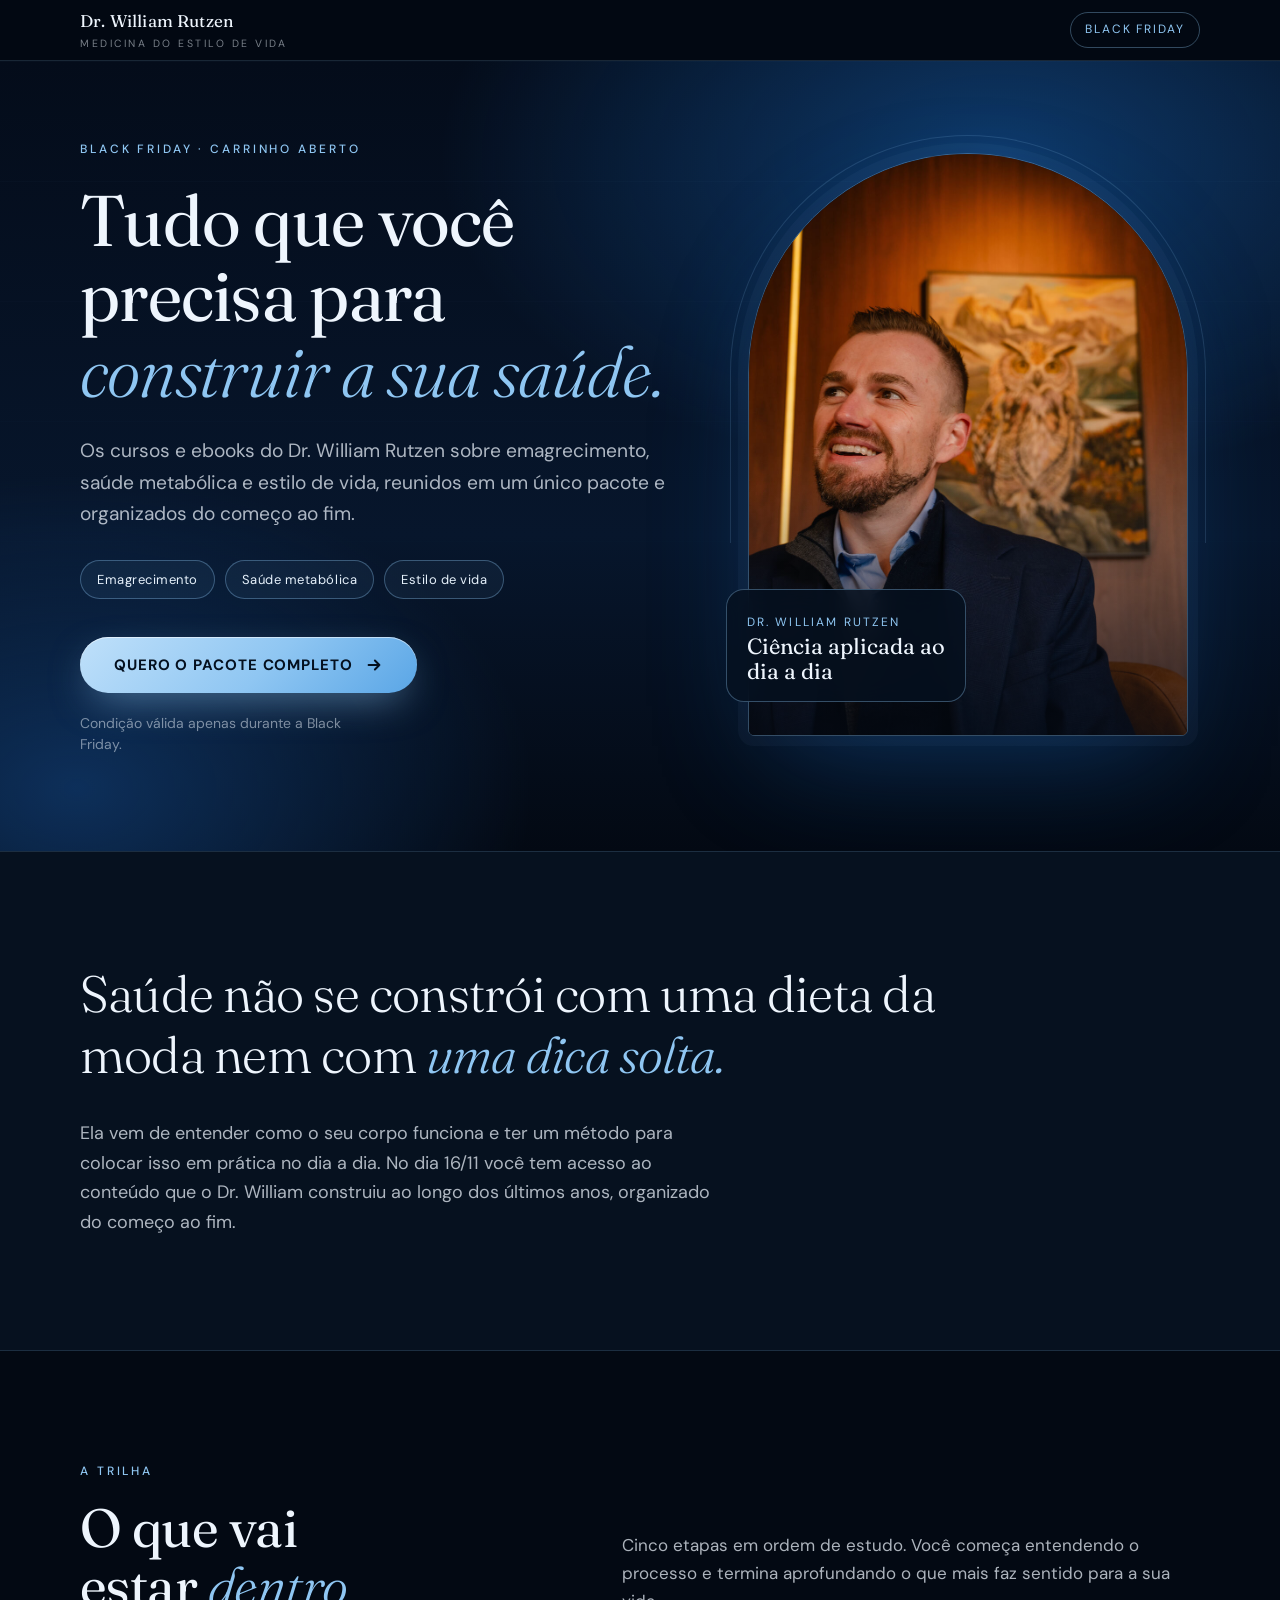
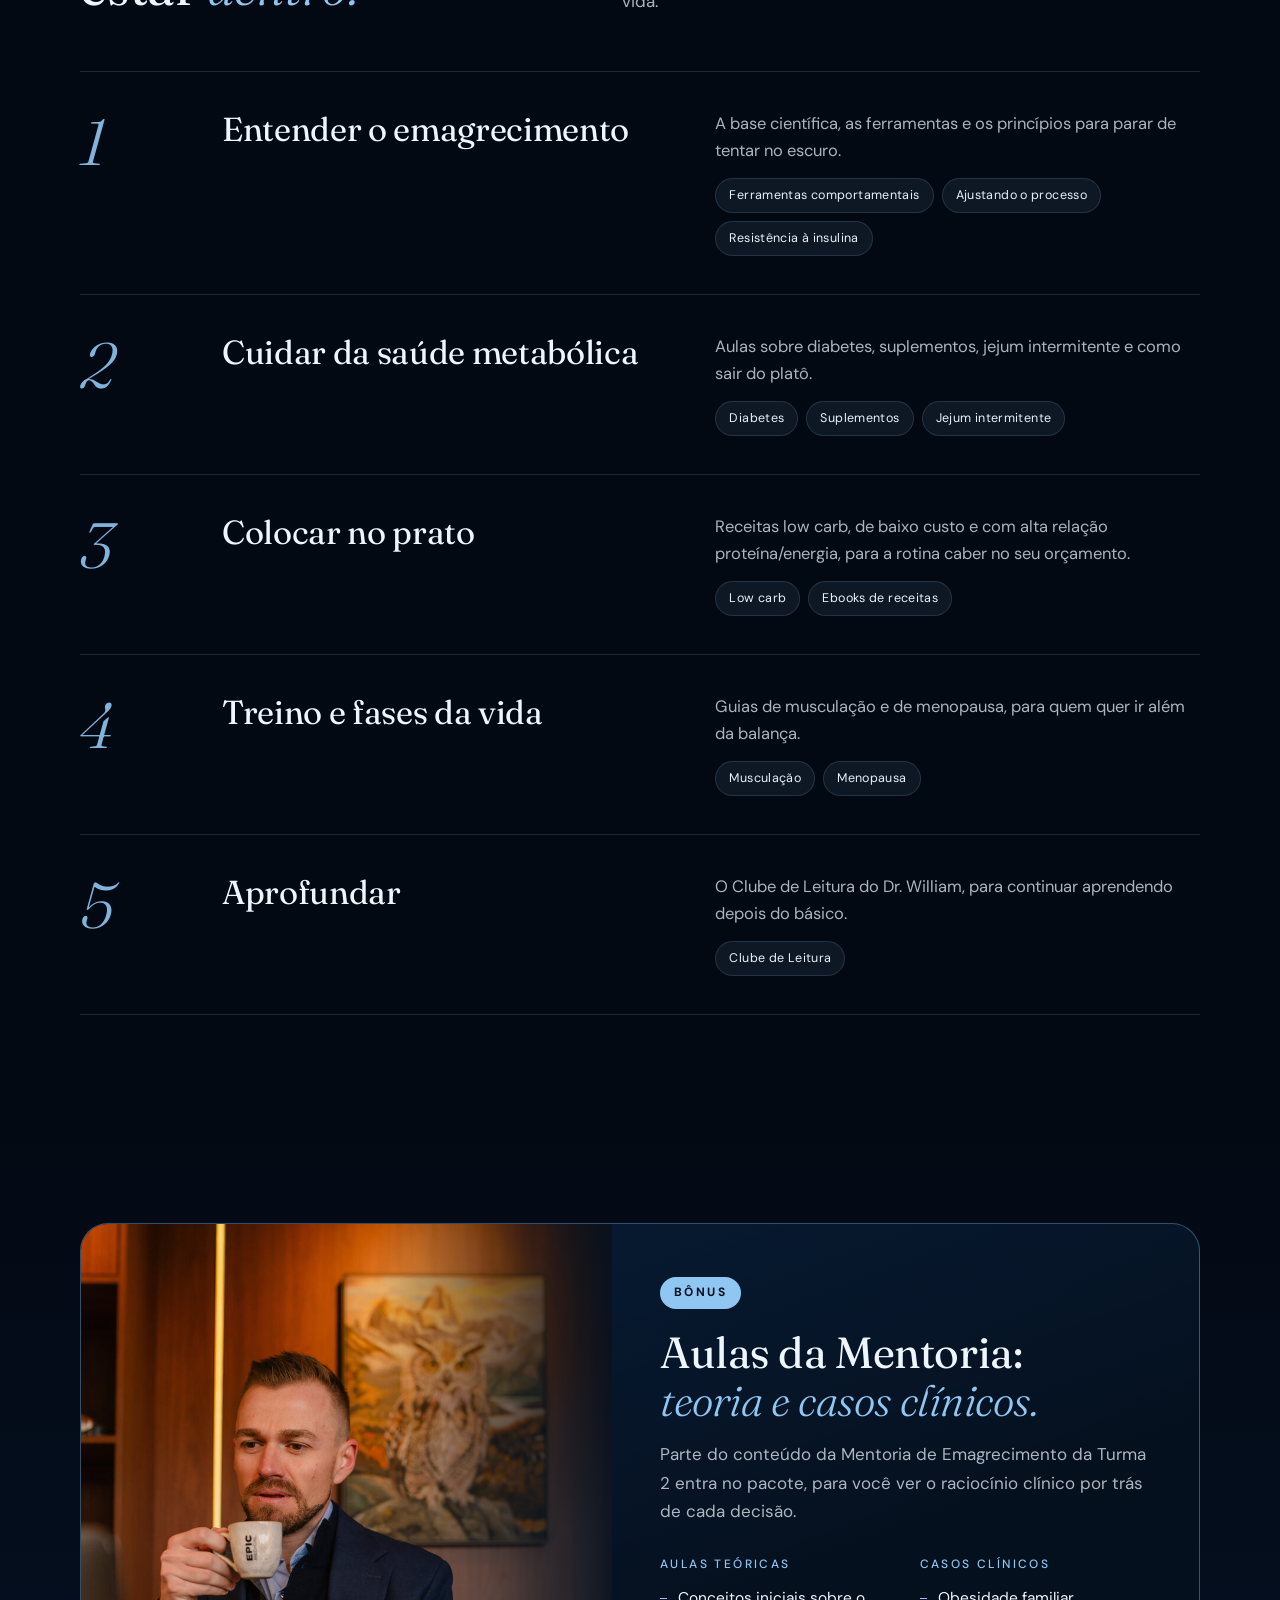
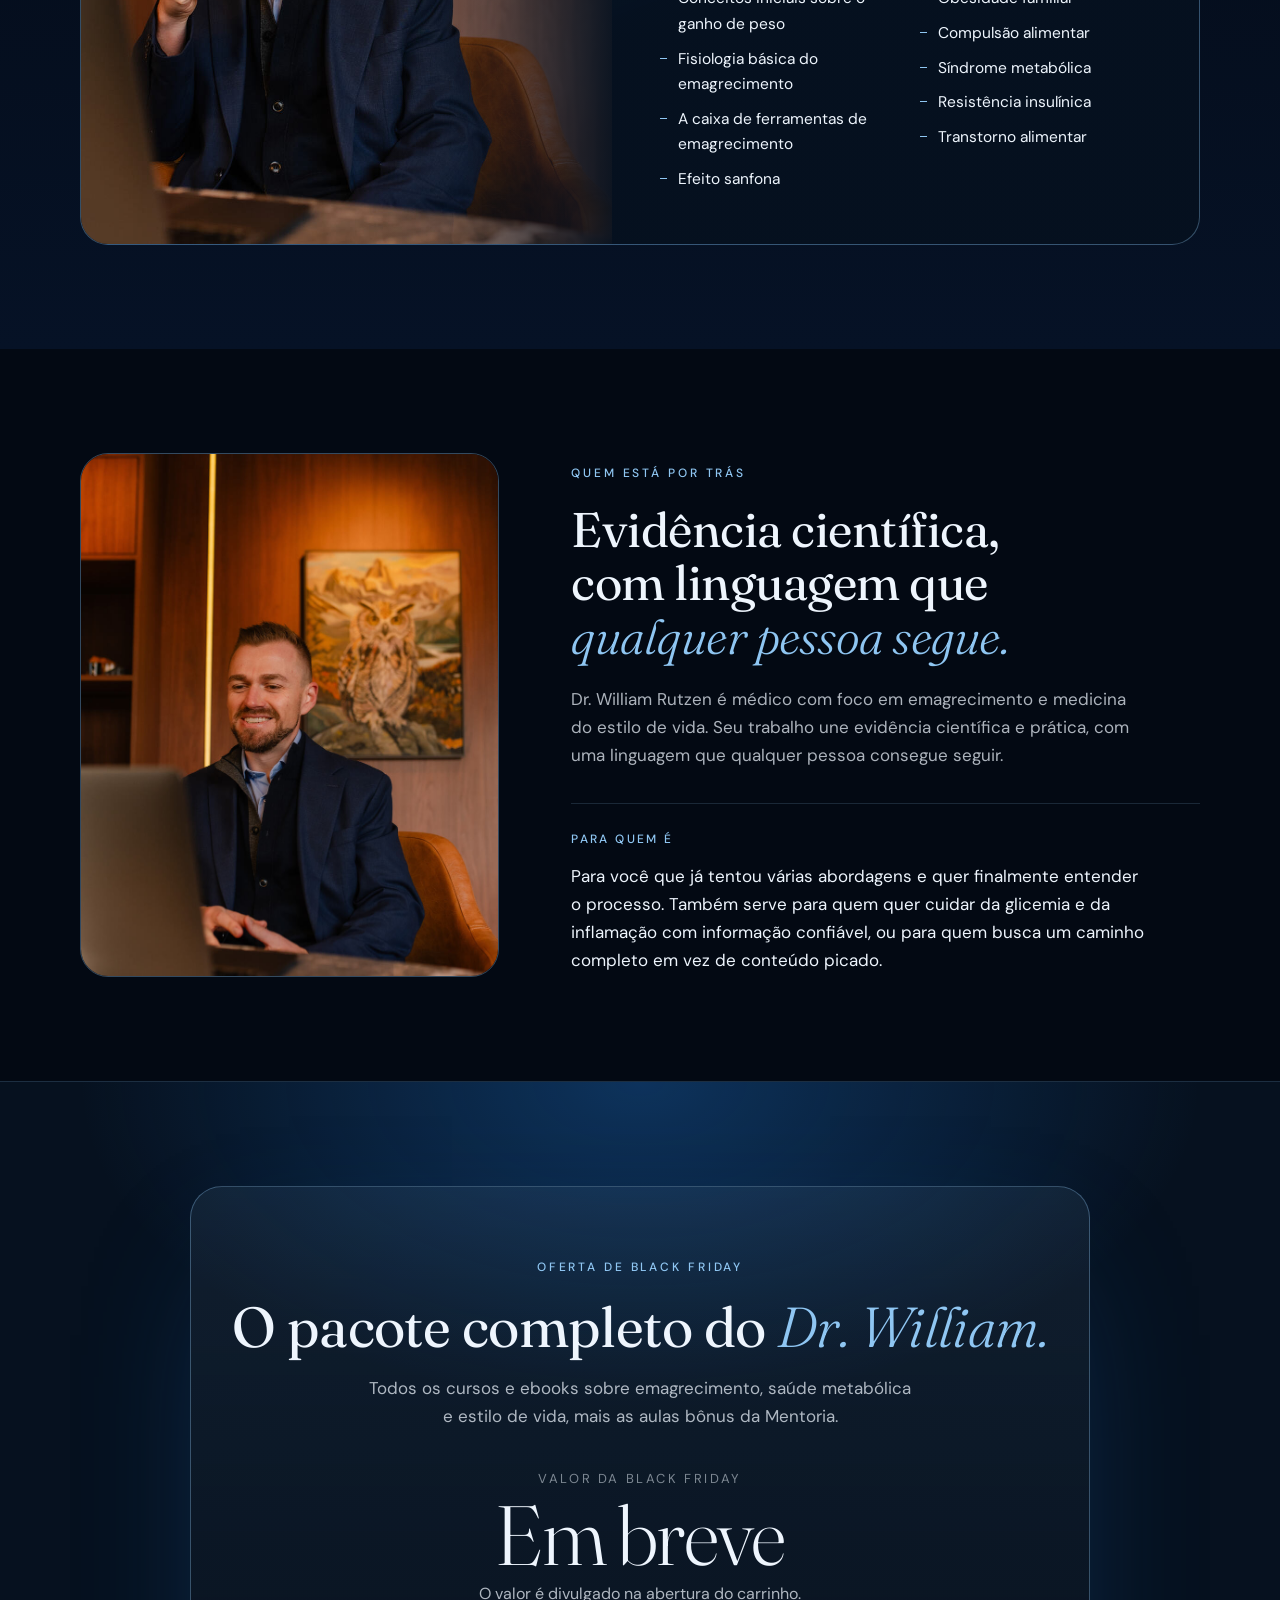
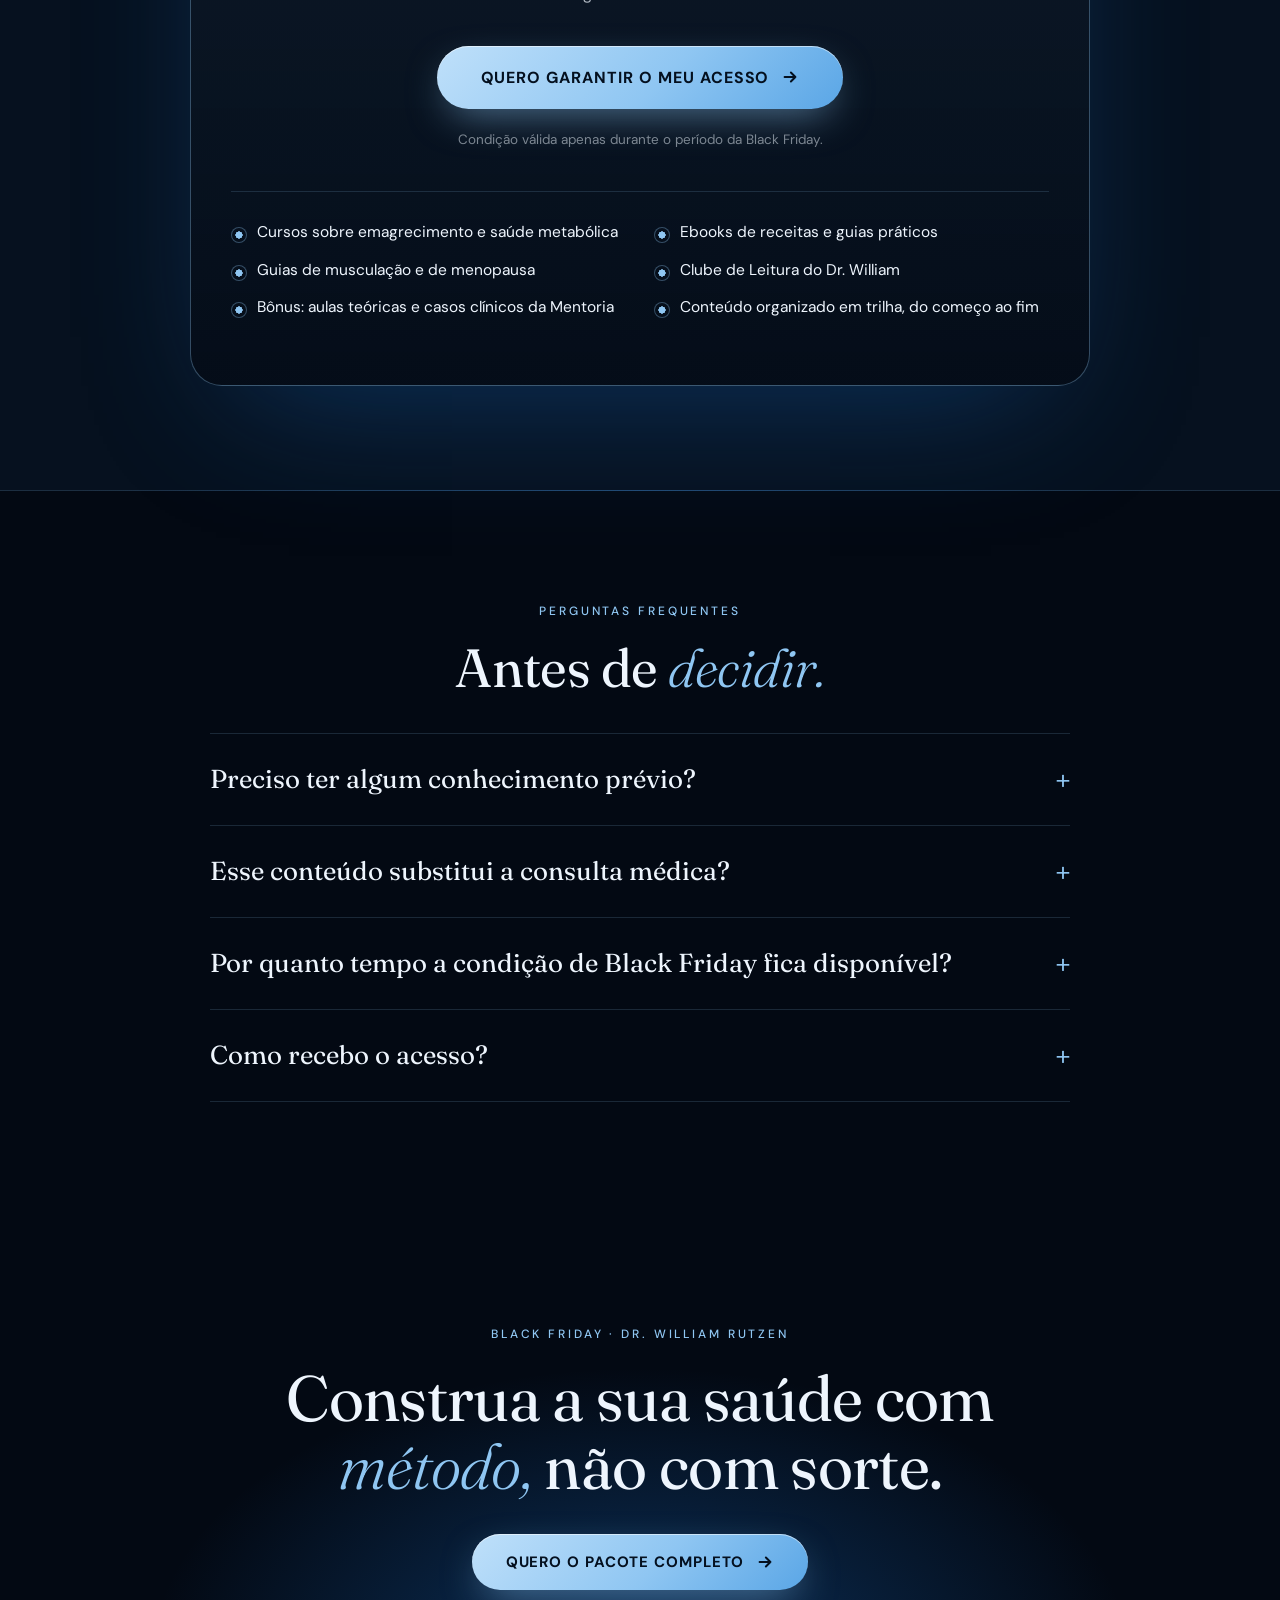
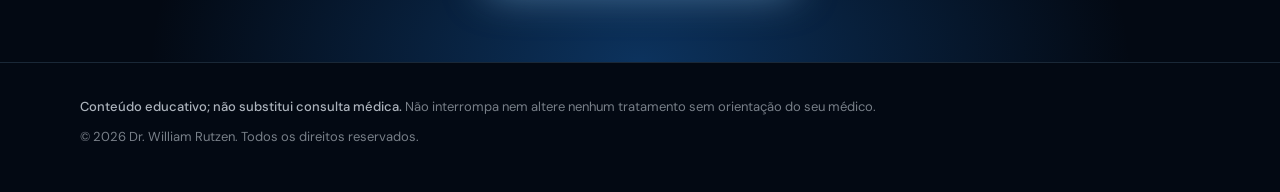
==== blackfriday/oferta/index.html @ 4f8df8e9 "Adiciona página de vendas da Black Friday em /blackfriday/oferta Co-Authored-By: Claude Opus 5.5 <no" ====
<!doctype html>
<html lang="pt-BR">
<head>
<meta charset="utf-8">
<meta name="viewport" content="width=device-width,initial-scale=1,viewport-fit=cover">
<title>Black Friday Dr. William Rutzen</title>
<link rel="preconnect" href="https://fonts.googleapis.com">
<link rel="preconnect" href="https://fonts.gstatic.com" crossorigin>
<link rel="stylesheet" href="https://fonts.googleapis.com/css2?family=DM+Sans:opsz,wght@9..40,400;9..40,500;9..40,700&family=Fraunces:ital,opsz,wght@0,9..144,300;0,9..144,400;0,9..144,600;1,9..144,300;1,9..144,400&display=swap">
<style>
/* Layout: dark editorial sales page. Asymmetric hero with an arched portrait, hairline-ruled sections, one large numbered trail (the course path is a real sequence), a split offer panel. Identity: the blue of the capture page, pushed to ink-navy and sky-blue light. Single dark look by choice. */
:root{
  --ink:#030913;
  --ink-2:#06111f;
  --navy:#0a2342;
  --navy-2:#0e3361;
  --blue:#1765b8;
  --blue-2:#11519a;
  --sky:#8fc6f2;
  --mist:#e6f1fb;
  --text:#eef5fd;
  --text-soft:rgba(238,245,253,.72);
  --text-faint:rgba(238,245,253,.5);
  --line:rgba(143,198,242,.16);
  --line-strong:rgba(143,198,242,.34);
  --glow:rgba(23,101,184,.45);
  --display:"Fraunces",Georgia,"Times New Roman",serif;
  --sans:"DM Sans",system-ui,-apple-system,"Segoe UI",sans-serif;
  --gutter:max(20px,env(safe-area-inset-left,0px));
  --gutter-r:max(20px,env(safe-area-inset-right,0px));
  color-scheme:dark;
}
*{box-sizing:border-box}
html{scroll-behavior:smooth}
body{margin:0;background:var(--ink);color:var(--text);font-family:var(--sans);font-size:17px;line-height:1.65;-webkit-font-smoothing:antialiased;overflow-x:hidden}
img{max-width:100%;display:block}
a{color:inherit}
.wrap{width:100%;max-width:1160px;margin:0 auto;padding-left:var(--gutter);padding-right:var(--gutter-r)}
h1,h2,h3{font-family:var(--display);font-weight:400;margin:0;text-wrap:balance;letter-spacing:-.01em}
p{margin:0}
.eyebrow{font-size:12px;letter-spacing:.24em;text-transform:uppercase;color:var(--sky);font-weight:500}
em{font-style:italic;color:var(--sky);font-weight:300}

/* top bar */
.bar{border-bottom:1px solid var(--line);background:rgba(3,9,19,.82);backdrop-filter:blur(10px);position:sticky;top:env(safe-area-inset-top,0px);z-index:20}
.bar .wrap{display:flex;align-items:center;justify-content:space-between;gap:16px;min-height:60px}
.brand{font-family:var(--display);font-size:17px;letter-spacing:.01em;white-space:nowrap}
.brand small{display:block;font-family:var(--sans);font-size:10.5px;letter-spacing:.24em;text-transform:uppercase;color:var(--text-faint)}
.bar .tag{font-size:12px;letter-spacing:.16em;text-transform:uppercase;color:var(--sky);border:1px solid var(--line-strong);border-radius:99px;padding:7px 14px;white-space:nowrap}

/* buttons */
.btn{display:inline-flex;align-items:center;justify-content:center;gap:12px;font:700 15px/1.2 var(--sans);letter-spacing:.06em;text-transform:uppercase;text-decoration:none;border:0;border-radius:99px;padding:19px 34px;cursor:pointer;transition:transform .2s ease,box-shadow .2s ease}
.btn-primary{color:#04101f;background:linear-gradient(135deg,#bfe0fa 0%,#8fc6f2 55%,#5aa6e6 100%);box-shadow:0 14px 40px -12px rgba(143,198,242,.6),inset 0 1px 0 rgba(255,255,255,.55)}
.btn-primary:hover{transform:translateY(-2px);box-shadow:0 20px 48px -12px rgba(143,198,242,.75),inset 0 1px 0 rgba(255,255,255,.55)}
.btn-primary:focus-visible,.btn-ghost:focus-visible{outline:3px solid #fff;outline-offset:3px}
.btn-primary svg{width:18px;height:18px}
.btn-ghost{color:var(--text);background:transparent;border:1px solid var(--line-strong)}
.btn-ghost:hover{background:rgba(143,198,242,.08)}

/* hero */
.hero{position:relative;overflow:hidden;padding-block:72px 96px;background:
  radial-gradient(900px 520px at 78% 12%,rgba(23,101,184,.5),transparent 62%),
  radial-gradient(700px 480px at 6% 92%,rgba(14,51,97,.9),transparent 65%),
  linear-gradient(180deg,#040c1a 0%,#07162c 60%,var(--ink) 100%)}
.hero::after{content:"";position:absolute;inset:0;background-image:linear-gradient(var(--line) 1px,transparent 1px);background-size:100% 120px;opacity:.14;pointer-events:none;mask-image:linear-gradient(180deg,#000,transparent 85%);-webkit-mask-image:linear-gradient(180deg,#000,transparent 85%)}
.hero-grid{position:relative;z-index:1;display:grid;grid-template-columns:minmax(0,1.12fr) minmax(0,.88fr);gap:64px;align-items:center}
.hero h1{font-size:clamp(40px,5.6vw,76px);line-height:1.05;margin:22px 0 26px}
.hero .lead{font-size:clamp(17px,1.5vw,20px);color:var(--text-soft);max-width:34em}
.themes{display:flex;flex-wrap:wrap;gap:10px;margin:30px 0 38px;padding:0;list-style:none}
.themes li{font-size:13px;letter-spacing:.04em;color:var(--mist);border:1px solid var(--line-strong);border-radius:99px;padding:8px 16px;background:rgba(143,198,242,.06)}
.cta-row{display:flex;flex-wrap:wrap;align-items:center;gap:20px 28px}
.cta-note{font-size:14px;color:var(--text-faint);max-width:21em;line-height:1.5}
.portrait{position:relative;justify-self:center;width:100%;max-width:440px}
.portrait .arch{position:relative;aspect-ratio:4/5.3;border-radius:999px 999px 28px 28px;overflow:hidden;border:1px solid var(--line-strong);box-shadow:0 40px 120px -30px var(--glow),0 0 0 10px rgba(143,198,242,.04)}
.portrait img{width:100%;height:100%;object-fit:cover;object-position:50% 28%}
.portrait .arch::after{content:"";position:absolute;inset:0;background:linear-gradient(180deg,transparent 55%,rgba(3,9,19,.7))}
.portrait .ring{position:absolute;inset:-18px -18px auto -18px;height:70%;border:1px solid var(--line);border-radius:999px 999px 0 0;border-bottom:0;pointer-events:none}
.badge{position:absolute;left:-22px;bottom:34px;z-index:2;background:rgba(6,17,31,.82);backdrop-filter:blur(12px);border:1px solid var(--line-strong);border-radius:18px;padding:16px 20px;max-width:240px}
.badge b{display:block;font-family:var(--display);font-weight:400;font-size:22px;line-height:1.15}
.badge span{font-size:12px;letter-spacing:.18em;text-transform:uppercase;color:var(--sky)}

/* generic section */
section{padding-block:104px}
.sec-head{display:grid;grid-template-columns:minmax(0,.9fr) minmax(0,1.1fr);gap:56px;align-items:end;margin-bottom:56px}
.sec-head h2{font-size:clamp(32px,4.2vw,56px);line-height:1.08}
.sec-head p{color:var(--text-soft);max-width:34em;justify-self:end}
hr.rule{border:0;border-top:1px solid var(--line);margin:0}

/* manifesto */
.manifesto{background:var(--ink-2);border-block:1px solid var(--line);padding-block:112px}
.manifesto blockquote{margin:0;max-width:980px}
.manifesto q{display:block;quotes:none;font-family:var(--display);font-weight:300;font-size:clamp(28px,4vw,52px);line-height:1.18;letter-spacing:-.015em}
.manifesto q em{font-style:italic}
.manifesto cite{display:block;margin-top:34px;font-style:normal;font-size:18px;color:var(--text-soft);max-width:36em}

/* trail */
.trail{list-style:none;margin:0;padding:0;border-top:1px solid var(--line)}
.step{display:grid;grid-template-columns:110px minmax(0,1fr) minmax(0,1.05fr);gap:32px;padding:38px 0;border-bottom:1px solid var(--line);align-items:start;transition:background .25s}
.step:hover{background:linear-gradient(90deg,rgba(23,101,184,.14),transparent 70%)}
.step .n{font-family:var(--display);font-weight:300;font-style:italic;font-size:64px;line-height:1;color:var(--sky);opacity:.9}
.step h3{font-size:clamp(24px,2.6vw,34px);line-height:1.15}
.step p{color:var(--text-soft);font-size:16.5px}
.chips{display:flex;flex-wrap:wrap;gap:8px;margin-top:14px;padding:0;list-style:none}
.chips li{font-size:12.5px;letter-spacing:.03em;color:var(--mist);background:rgba(143,198,242,.08);border:1px solid var(--line);border-radius:99px;padding:6px 13px}

/* bonus */
.bonus{background:linear-gradient(180deg,var(--ink) 0%,#061226 100%)}
.bonus-grid{display:grid;grid-template-columns:minmax(0,.95fr) minmax(0,1.05fr);gap:0;border:1px solid var(--line-strong);border-radius:28px;overflow:hidden;background:linear-gradient(160deg,rgba(23,101,184,.22),rgba(6,17,31,.9) 60%)}
.bonus-img{position:relative;min-height:420px}
.bonus-img img{position:absolute;inset:0;width:100%;height:100%;object-fit:cover;object-position:50% 30%}
.bonus-img::after{content:"";position:absolute;inset:0;background:linear-gradient(90deg,transparent 55%,rgba(6,17,31,.95))}
.bonus-body{padding:52px 48px}
.bonus-body .tagline{display:inline-block;font-size:12px;letter-spacing:.2em;text-transform:uppercase;color:#04101f;background:var(--sky);border-radius:99px;padding:6px 14px;font-weight:700}
.bonus-body h2{font-size:clamp(28px,3.4vw,44px);line-height:1.1;margin:20px 0 16px}
.bonus-body p{color:var(--text-soft)}
.bonus-cols{display:grid;grid-template-columns:1fr 1fr;gap:28px;margin-top:30px}
.bonus-cols h3{font-family:var(--sans);font-size:12px;letter-spacing:.2em;text-transform:uppercase;color:var(--sky);font-weight:500;margin-bottom:12px}
.bonus-cols ul{margin:0;padding:0;list-style:none;display:grid;gap:9px;font-size:15.5px;color:var(--text)}
.bonus-cols li{padding-left:18px;position:relative}
.bonus-cols li::before{content:"";position:absolute;left:0;top:.72em;width:7px;height:1px;background:var(--sky)}

/* about */
.about-grid{display:grid;grid-template-columns:minmax(0,.8fr) minmax(0,1.2fr);gap:72px;align-items:center}
.about-img{position:relative;border-radius:28px;overflow:hidden;aspect-ratio:4/5;border:1px solid var(--line-strong)}
.about-img img{width:100%;height:100%;object-fit:cover;object-position:50% 25%}
.about-body h2{font-size:clamp(30px,3.8vw,50px);line-height:1.1;margin:18px 0 22px}
.about-body p{color:var(--text-soft);max-width:34em}
.fit{margin:34px 0 0;padding:26px 0 0;border-top:1px solid var(--line)}
.fit h3{font-family:var(--sans);font-size:12px;letter-spacing:.2em;text-transform:uppercase;color:var(--sky);font-weight:500;margin-bottom:12px}
.fit p{color:var(--text)}

/* offer */
.offer{background:radial-gradient(800px 460px at 50% 0%,rgba(23,101,184,.4),transparent 70%),var(--ink-2);border-block:1px solid var(--line)}
.offer-card{max-width:900px;margin:0 auto;text-align:center;border:1px solid var(--line-strong);border-radius:32px;padding:64px 40px;background:linear-gradient(180deg,rgba(143,198,242,.08),rgba(3,9,19,.5));box-shadow:0 50px 140px -50px var(--glow)}
.offer-card h2{font-size:clamp(32px,4.4vw,58px);line-height:1.07;margin:18px 0 16px}
.offer-card .sub{color:var(--text-soft);max-width:32em;margin:0 auto}
.price{margin:38px auto 8px;display:grid;gap:4px;justify-items:center}
.price .from{font-size:13px;letter-spacing:.2em;text-transform:uppercase;color:var(--text-faint)}
.price .big{font-family:var(--display);font-size:clamp(44px,7vw,84px);line-height:1;font-weight:300;letter-spacing:-.02em}
.price .big small{font-size:.38em;vertical-align:.8em;letter-spacing:0;color:var(--sky)}
.price .cash{font-size:16px;color:var(--text-soft)}
.offer-card .btn{margin-top:30px;padding:22px 44px;font-size:16px}
.offer-card .fine{margin-top:20px;font-size:13.5px;color:var(--text-faint)}
.included{list-style:none;margin:40px 0 0;padding:28px 0 0;border-top:1px solid var(--line);display:grid;grid-template-columns:repeat(2,minmax(0,1fr));gap:12px 28px;text-align:left;font-size:15.5px}
.included li{padding-left:26px;position:relative}
.included li::before{content:"";position:absolute;left:0;top:.45em;width:14px;height:14px;border-radius:50%;background:radial-gradient(circle,var(--sky) 0 35%,transparent 38%);border:1px solid var(--line-strong)}

/* faq */
.faq{max-width:860px;margin:0 auto}
details{border-bottom:1px solid var(--line);padding:6px 0}
details:first-of-type{border-top:1px solid var(--line)}
summary{cursor:pointer;list-style:none;display:flex;justify-content:space-between;gap:20px;align-items:center;padding:22px 0;font-family:var(--display);font-size:clamp(20px,2.2vw,26px);line-height:1.25}
summary::-webkit-details-marker{display:none}
summary::after{content:"+";font-family:var(--sans);font-size:28px;font-weight:300;color:var(--sky);transition:transform .25s;flex:none}
details[open] summary::after{transform:rotate(45deg)}
details p{color:var(--text-soft);padding:0 0 24px;max-width:46em}
summary:focus-visible{outline:2px solid var(--sky);outline-offset:4px}

/* final */
.final{text-align:center;padding-block:112px 72px;background:radial-gradient(700px 420px at 50% 100%,rgba(23,101,184,.45),transparent 70%),var(--ink)}
.final h2{font-size:clamp(34px,5vw,66px);line-height:1.06;max-width:15em;margin:18px auto 34px}
footer{border-top:1px solid var(--line);padding-block:34px 44px;font-size:13px;color:var(--text-faint);line-height:1.6}
footer .wrap{display:grid;gap:10px}
footer b{color:var(--text-soft);font-weight:500}

/* motion */
@media (prefers-reduced-motion:reduce){html{scroll-behavior:auto}.btn{transition:none}}

@media (max-width:900px){
  section{padding-block:72px}
  .hero{padding-block:44px 72px}
  .hero-grid,.sec-head,.about-grid,.bonus-grid{grid-template-columns:minmax(0,1fr);gap:40px}
  .portrait{max-width:340px;order:-1}
  .badge{left:8px;bottom:22px;max-width:200px;padding:13px 16px}
  .badge b{font-size:19px}
  .sec-head p{justify-self:start}
  .step{grid-template-columns:64px minmax(0,1fr);gap:8px 18px;padding:30px 0}
  .step .n{font-size:44px;grid-row:span 2}
  .step>div:last-child{grid-column:2}
  .bonus-img{min-height:300px}
  .bonus-img::after{background:linear-gradient(180deg,transparent 50%,rgba(6,17,31,.95))}
  .bonus-body{padding:36px 24px}
  .bonus-cols{grid-template-columns:1fr}
  .offer-card{padding:44px 22px;border-radius:26px}
  .included{grid-template-columns:1fr}
  .manifesto{padding-block:80px}
  .bar .tag{display:none}
  .cta-row .btn{width:100%}
}
@media (max-width:420px){.btn{padding:18px 22px;font-size:14px}.hero h1{font-size:38px}}
</style>

</head>
<body>
<header class="bar">
  <div class="wrap">
    <div class="brand">Dr. William Rutzen<small>Medicina do estilo de vida</small></div>
    <span class="tag">Black Friday</span>
  </div>
</header>

<main>
<div class="hero">
  <div class="wrap hero-grid">
    <div>
      <span class="eyebrow">Black Friday · carrinho aberto</span>
      <h1>Tudo que você precisa para <em>construir a sua saúde.</em></h1>
      <p class="lead">Os cursos e ebooks do Dr. William Rutzen sobre emagrecimento, saúde metabólica e estilo de vida, reunidos em um único pacote e organizados do começo ao fim.</p>
      <ul class="themes">
        <li>Emagrecimento</li><li>Saúde metabólica</li><li>Estilo de vida</li>
      </ul>
      <div class="cta-row">
        <a class="btn btn-primary" href="#oferta" data-checkout>Quero o pacote completo
          <svg viewBox="0 0 20 20" fill="none" stroke="currentColor" stroke-width="2.2" stroke-linecap="round" stroke-linejoin="round" aria-hidden="true"><path d="M4 10h12M11 5l5 5-5 5"/></svg>
        </a>
        <p class="cta-note">Condição válida apenas durante a Black Friday.</p>
      </div>
    </div>
    <div class="portrait">
      <div class="ring"></div>
      <div class="arch"><img src="/blackfriday/oferta/img/hero.jpg" alt="Dr. William Rutzen sorrindo, em seu consultório" width="1000" height="1488"></div>
      <div class="badge"><span>Dr. William Rutzen</span><b>Ciência aplicada ao dia a dia</b></div>
    </div>
  </div>
</div>

<div class="manifesto">
  <div class="wrap">
    <blockquote class="rv">
      <q>Saúde não se constrói com uma dieta da moda nem com <em>uma dica solta.</em></q>
      <cite>Ela vem de entender como o seu corpo funciona e ter um método para colocar isso em prática no dia a dia. No dia 16/11 você tem acesso ao conteúdo que o Dr. William construiu ao longo dos últimos anos, organizado do começo ao fim.</cite>
    </blockquote>
  </div>
</div>

<section id="conteudo">
  <div class="wrap">
    <div class="sec-head rv">
      <div>
        <span class="eyebrow">A trilha</span>
        <h2 style="margin-top:16px">O que vai estar <em>dentro.</em></h2>
      </div>
      <p>Cinco etapas em ordem de estudo. Você começa entendendo o processo e termina aprofundando o que mais faz sentido para a sua vida.</p>
    </div>
    <ol class="trail">
      <li class="step rv">
        <div class="n">1</div>
        <div><h3>Entender o emagrecimento</h3></div>
        <div>
          <p>A base científica, as ferramentas e os princípios para parar de tentar no escuro.</p>
          <ul class="chips"><li>Ferramentas comportamentais</li><li>Ajustando o processo</li><li>Resistência à insulina</li></ul>
        </div>
      </li>
      <li class="step rv">
        <div class="n">2</div>
        <div><h3>Cuidar da saúde metabólica</h3></div>
        <div>
          <p>Aulas sobre diabetes, suplementos, jejum intermitente e como sair do platô.</p>
          <ul class="chips"><li>Diabetes</li><li>Suplementos</li><li>Jejum intermitente</li></ul>
        </div>
      </li>
      <li class="step rv">
        <div class="n">3</div>
        <div><h3>Colocar no prato</h3></div>
        <div>
          <p>Receitas low carb, de baixo custo e com alta relação proteína/energia, para a rotina caber no seu orçamento.</p>
          <ul class="chips"><li>Low carb</li><li>Ebooks de receitas</li></ul>
        </div>
      </li>
      <li class="step rv">
        <div class="n">4</div>
        <div><h3>Treino e fases da vida</h3></div>
        <div>
          <p>Guias de musculação e de menopausa, para quem quer ir além da balança.</p>
          <ul class="chips"><li>Musculação</li><li>Menopausa</li></ul>
        </div>
      </li>
      <li class="step rv">
        <div class="n">5</div>
        <div><h3>Aprofundar</h3></div>
        <div>
          <p>O Clube de Leitura do Dr. William, para continuar aprendendo depois do básico.</p>
          <ul class="chips"><li>Clube de Leitura</li></ul>
        </div>
      </li>
    </ol>
  </div>
</section>

<section class="bonus">
  <div class="wrap">
    <div class="bonus-grid rv">
      <div class="bonus-img"><img src="/blackfriday/oferta/img/cafe.jpg" alt="Dr. William tomando café durante uma videochamada" loading="lazy" width="900" height="1350"></div>
      <div class="bonus-body">
        <span class="tagline">Bônus</span>
        <h2>Aulas da Mentoria: <em>teoria e casos clínicos.</em></h2>
        <p>Parte do conteúdo da Mentoria de Emagrecimento da Turma 2 entra no pacote, para você ver o raciocínio clínico por trás de cada decisão.</p>
        <div class="bonus-cols">
          <div>
            <h3>Aulas teóricas</h3>
            <ul>
              <li>Conceitos iniciais sobre o ganho de peso</li>
              <li>Fisiologia básica do emagrecimento</li>
              <li>A caixa de ferramentas de emagrecimento</li>
              <li>Efeito sanfona</li>
            </ul>
          </div>
          <div>
            <h3>Casos clínicos</h3>
            <ul>
              <li>Obesidade familiar</li>
              <li>Compulsão alimentar</li>
              <li>Síndrome metabólica</li>
              <li>Resistência insulínica</li>
              <li>Transtorno alimentar</li>
            </ul>
          </div>
        </div>
      </div>
    </div>
  </div>
</section>

<section id="medico">
  <div class="wrap about-grid">
    <div class="about-img rv"><img src="/blackfriday/oferta/img/sobre.jpg" alt="Dr. William Rutzen trabalhando em seu consultório" loading="lazy" width="900" height="1350"></div>
    <div class="about-body rv">
      <span class="eyebrow">Quem está por trás</span>
      <h2>Evidência científica, com linguagem que <em>qualquer pessoa segue.</em></h2>
      <p>Dr. William Rutzen é médico com foco em emagrecimento e medicina do estilo de vida. Seu trabalho une evidência científica e prática, com uma linguagem que qualquer pessoa consegue seguir.</p>
      <div class="fit">
        <h3>Para quem é</h3>
        <p>Para você que já tentou várias abordagens e quer finalmente entender o processo. Também serve para quem quer cuidar da glicemia e da inflamação com informação confiável, ou para quem busca um caminho completo em vez de conteúdo picado.</p>
      </div>
    </div>
  </div>
</section>

<section class="offer" id="oferta">
  <div class="wrap">
    <div class="offer-card rv">
      <span class="eyebrow">Oferta de Black Friday</span>
      <h2>O pacote completo do <em>Dr. William.</em></h2>
      <p class="sub">Todos os cursos e ebooks sobre emagrecimento, saúde metabólica e estilo de vida, mais as aulas bônus da Mentoria.</p>
      <div class="price" id="price">
        <span class="from" id="price-from">Valor da Black Friday</span>
        <span class="big" id="price-big">Em breve</span>
        <span class="cash" id="price-cash">O valor é divulgado na abertura do carrinho.</span>
      </div>
      <a class="btn btn-primary" id="buy" href="#oferta" data-checkout>Quero garantir o meu acesso
        <svg viewBox="0 0 20 20" fill="none" stroke="currentColor" stroke-width="2.2" stroke-linecap="round" stroke-linejoin="round" aria-hidden="true" width="18" height="18"><path d="M4 10h12M11 5l5 5-5 5"/></svg>
      </a>
      <p class="fine">Condição válida apenas durante o período da Black Friday.</p>
      <ul class="included">
        <li>Cursos sobre emagrecimento e saúde metabólica</li>
        <li>Ebooks de receitas e guias práticos</li>
        <li>Guias de musculação e de menopausa</li>
        <li>Clube de Leitura do Dr. William</li>
        <li>Bônus: aulas teóricas e casos clínicos da Mentoria</li>
        <li>Conteúdo organizado em trilha, do começo ao fim</li>
      </ul>
    </div>
  </div>
</section>

<section>
  <div class="wrap">
    <div class="sec-head rv" style="grid-template-columns:minmax(0,1fr);margin-bottom:36px;text-align:center;justify-items:center">
      <div><span class="eyebrow">Perguntas frequentes</span><h2 style="margin-top:16px">Antes de <em>decidir.</em></h2></div>
    </div>
    <div class="faq rv">
      <details>
        <summary>Preciso ter algum conhecimento prévio?</summary>
        <p>Não. O conteúdo foi pensado com uma linguagem que qualquer pessoa consegue seguir, e a trilha começa pela base do emagrecimento.</p>
      </details>
      <details>
        <summary>Esse conteúdo substitui a consulta médica?</summary>
        <p>Não. O material é educativo e não substitui o acompanhamento com o seu médico. Não interrompa nem altere nenhum tratamento sem orientação profissional.</p>
      </details>
      <details>
        <summary>Por quanto tempo a condição de Black Friday fica disponível?</summary>
        <p>A promoção fica disponível apenas durante o período da Black Friday. O carrinho abre no dia 16/11, e quem entrou na lista é avisado por WhatsApp e e-mail.</p>
      </details>
      <details>
        <summary>Como recebo o acesso?</summary>
        <p>Depois da confirmação do pagamento, o acesso chega ao e-mail usado na compra.</p>
      </details>
    </div>
  </div>
</section>

<div class="final">
  <div class="wrap rv">
    <span class="eyebrow">Black Friday · Dr. William Rutzen</span>
    <h2>Construa a sua saúde com <em>método,</em> não com sorte.</h2>
    <a class="btn btn-primary" href="#oferta" data-checkout>Quero o pacote completo
      <svg viewBox="0 0 20 20" fill="none" stroke="currentColor" stroke-width="2.2" stroke-linecap="round" stroke-linejoin="round" aria-hidden="true" width="18" height="18"><path d="M4 10h12M11 5l5 5-5 5"/></svg>
    </a>
  </div>
</div>
</main>

<footer>
  <div class="wrap">
    <p><b>Conteúdo educativo; não substitui consulta médica.</b> Não interrompa nem altere nenhum tratamento sem orientação do seu médico.</p>
    <p>© 2026 Dr. William Rutzen. Todos os direitos reservados.</p>
  </div>
</footer>

<script>
/* Preencher quando a oferta estiver definida:
   checkoutUrl = link de checkout da Hotmart
   installments / installmentValue / cashPrice = valores da Black Friday */
var OFFER={checkoutUrl:'',installments:null,installmentValue:'',cashPrice:''};
(function(){
  var links=document.querySelectorAll('[data-checkout]');
  if(OFFER.checkoutUrl){for(var i=0;i<links.length;i++){links[i].href=OFFER.checkoutUrl;links[i].rel='noopener';links[i].target='_blank';}}
  if(OFFER.installments&&OFFER.installmentValue){
    document.getElementById('price-from').textContent='Por apenas';
    document.getElementById('price-big').innerHTML='<small>'+OFFER.installments+'x de R$</small> '+OFFER.installmentValue;
    document.getElementById('price-cash').textContent=OFFER.cashPrice?('ou R$ '+OFFER.cashPrice+' à vista'):'';
  }
})();
</script>
</body>
</html>
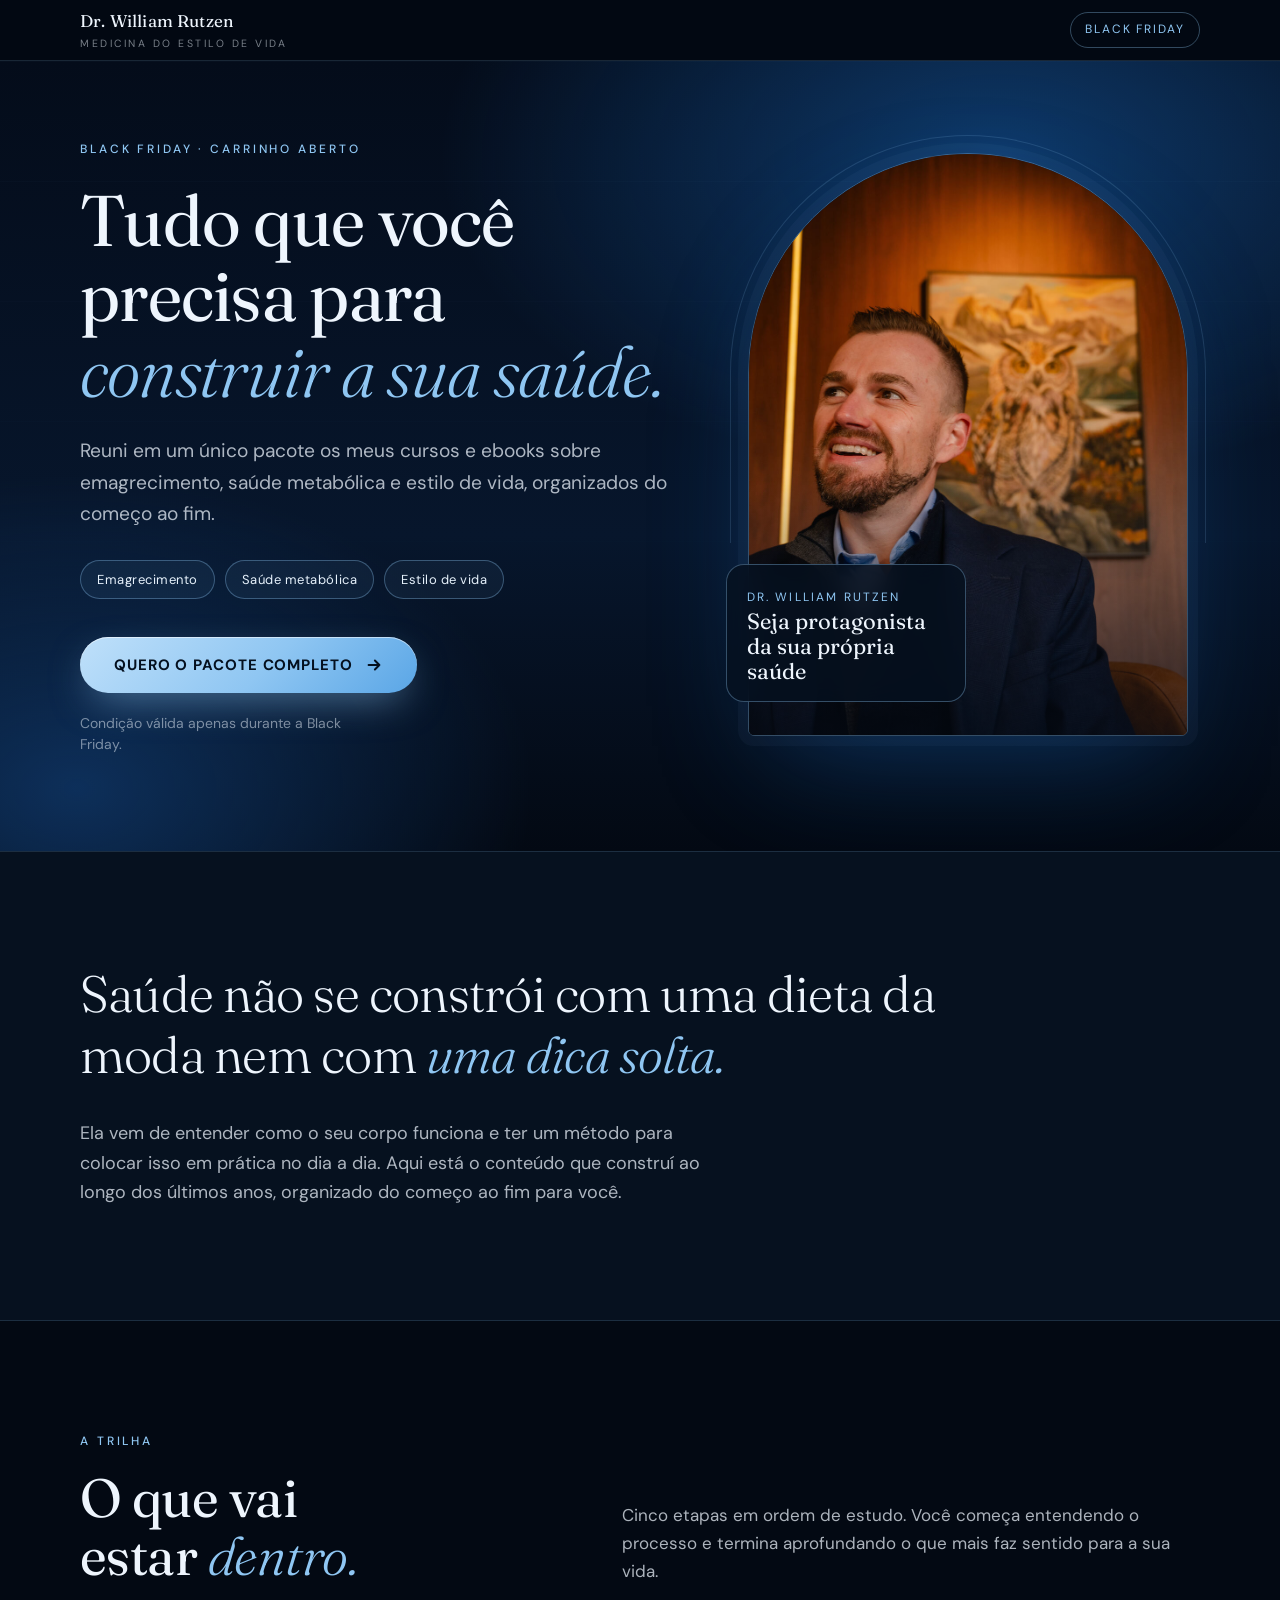
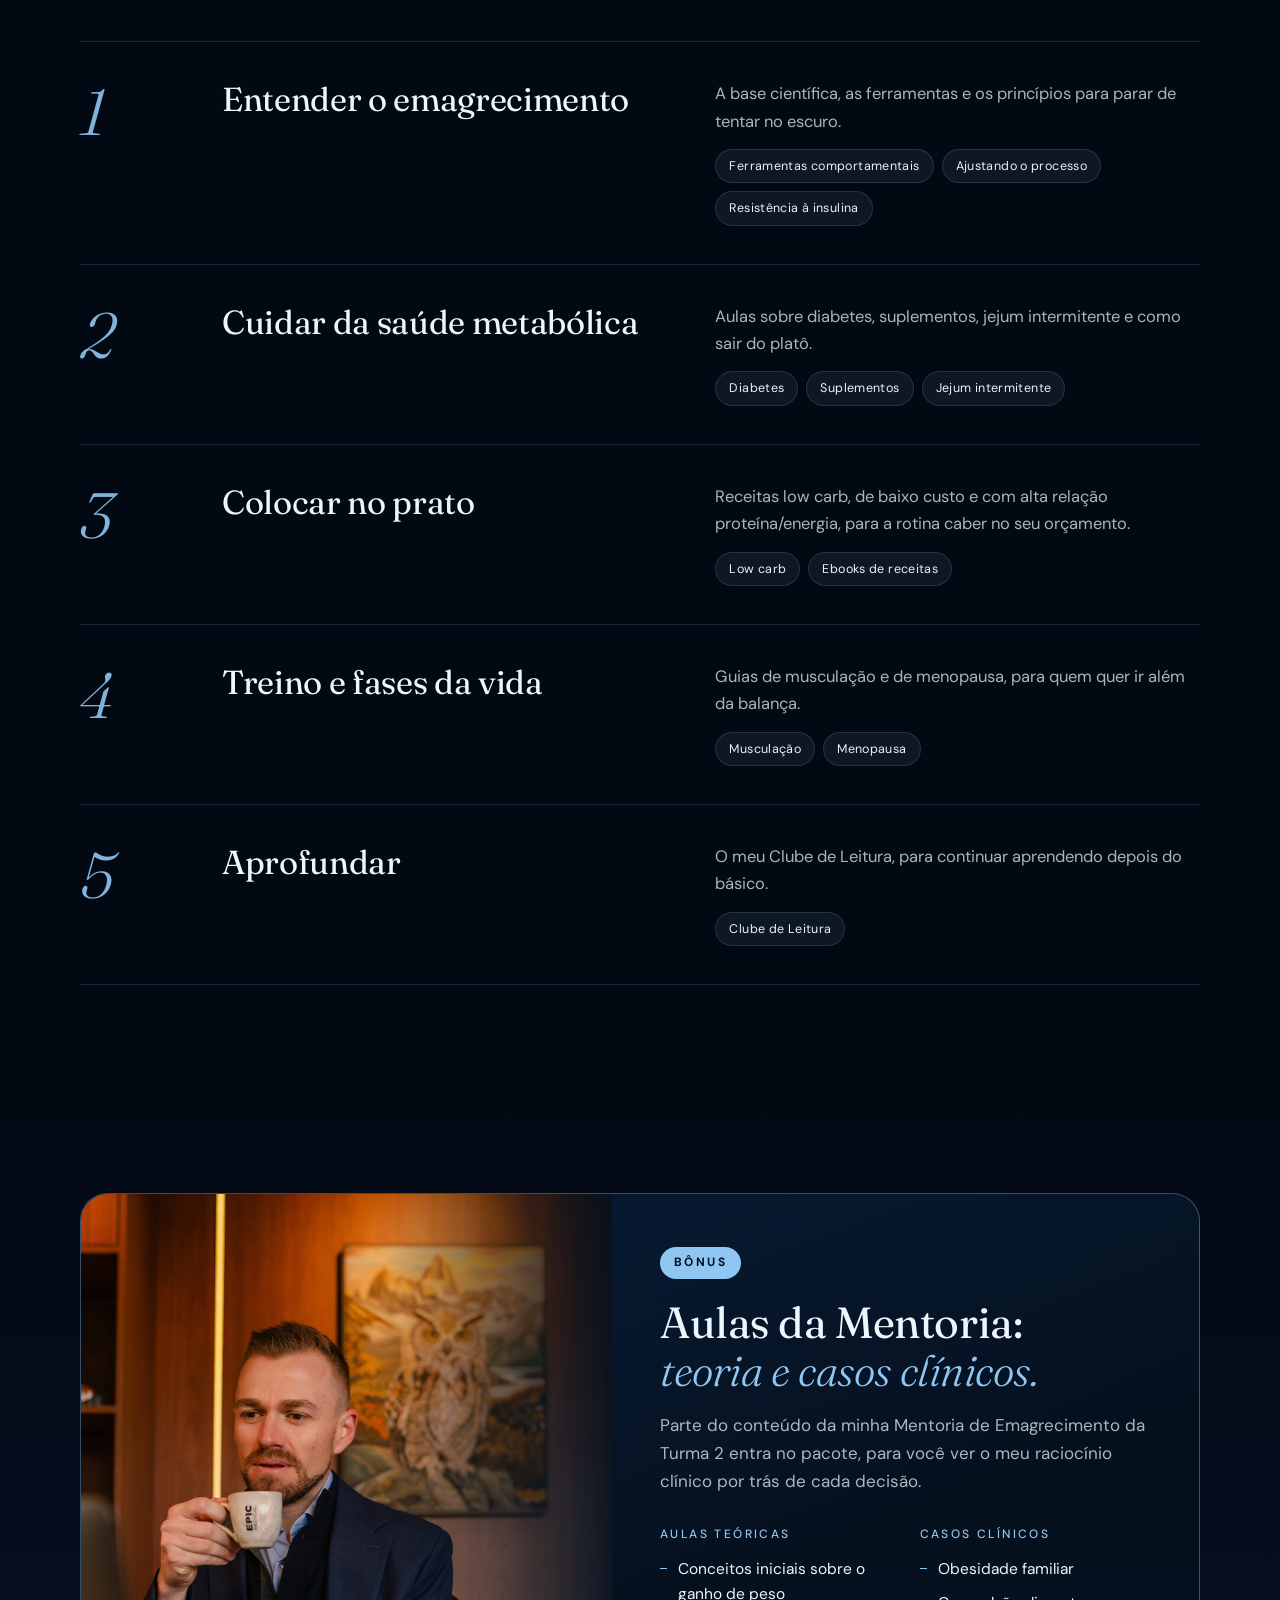
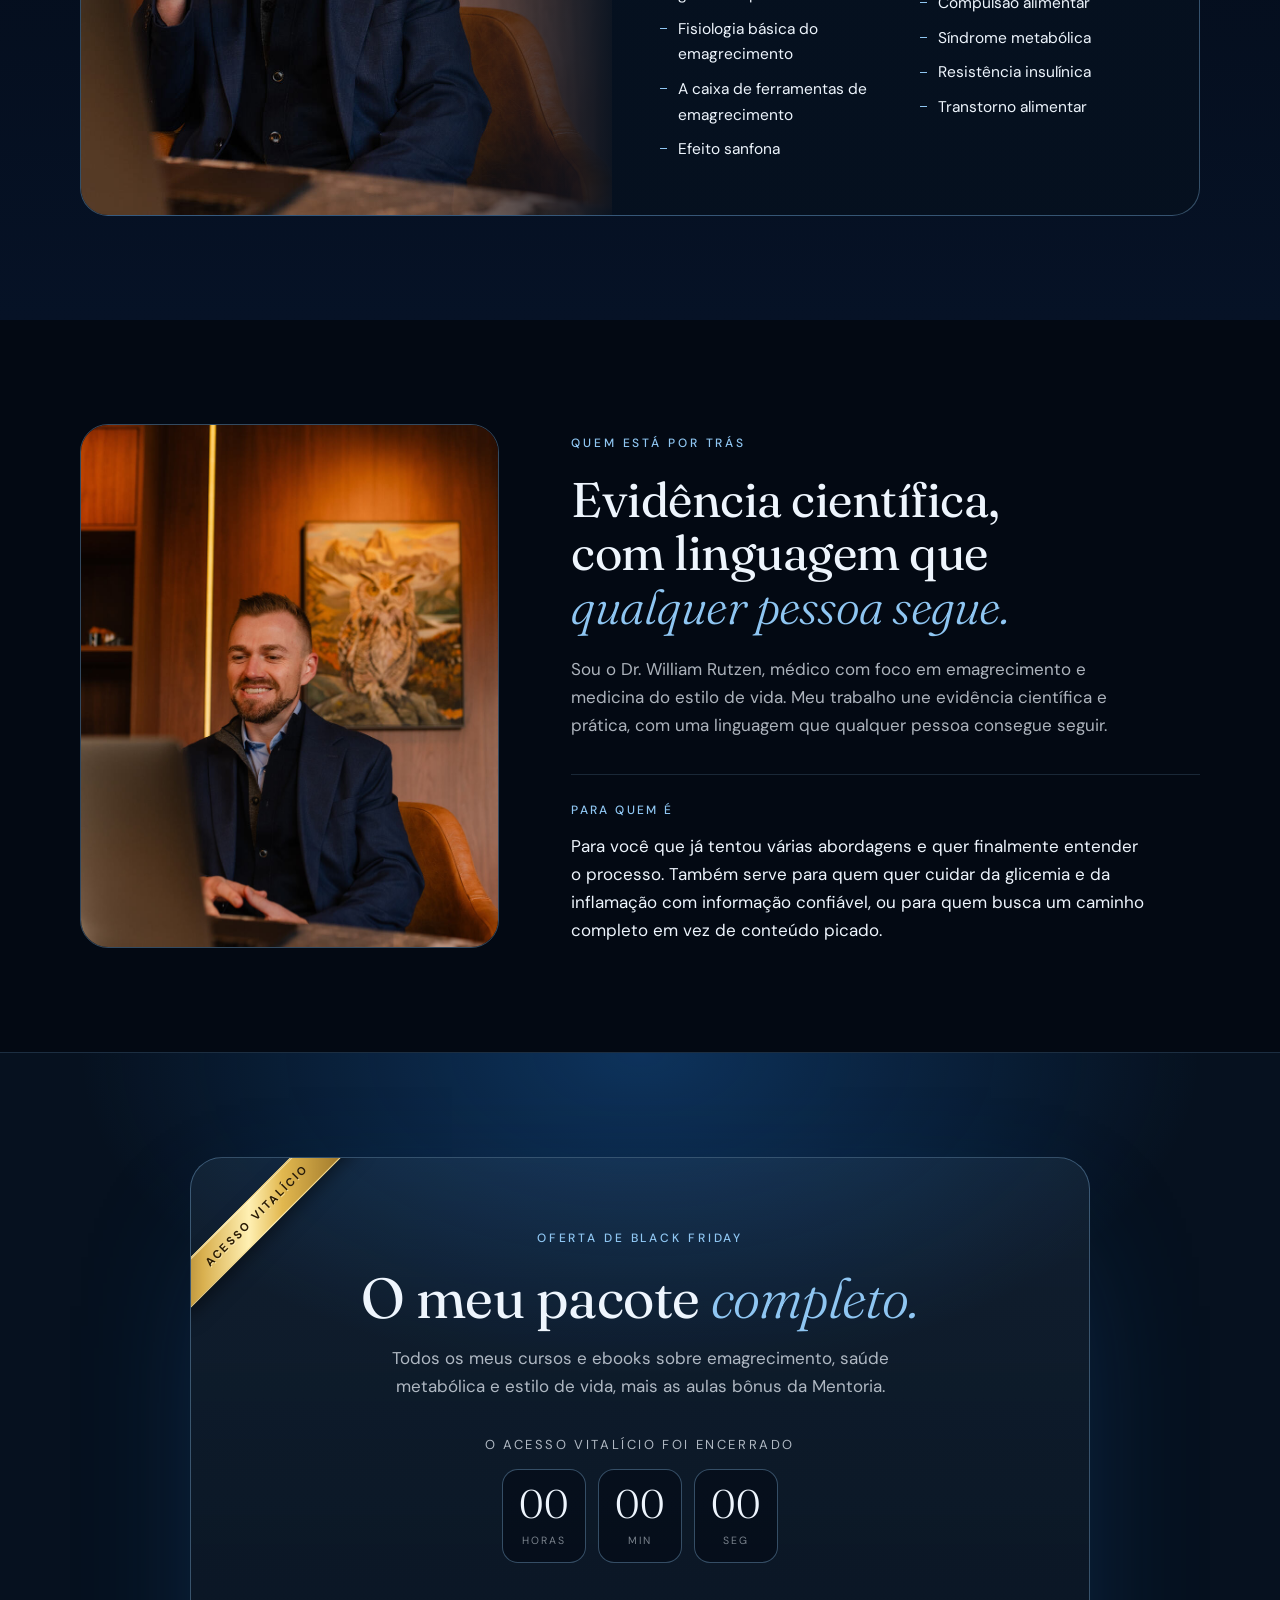
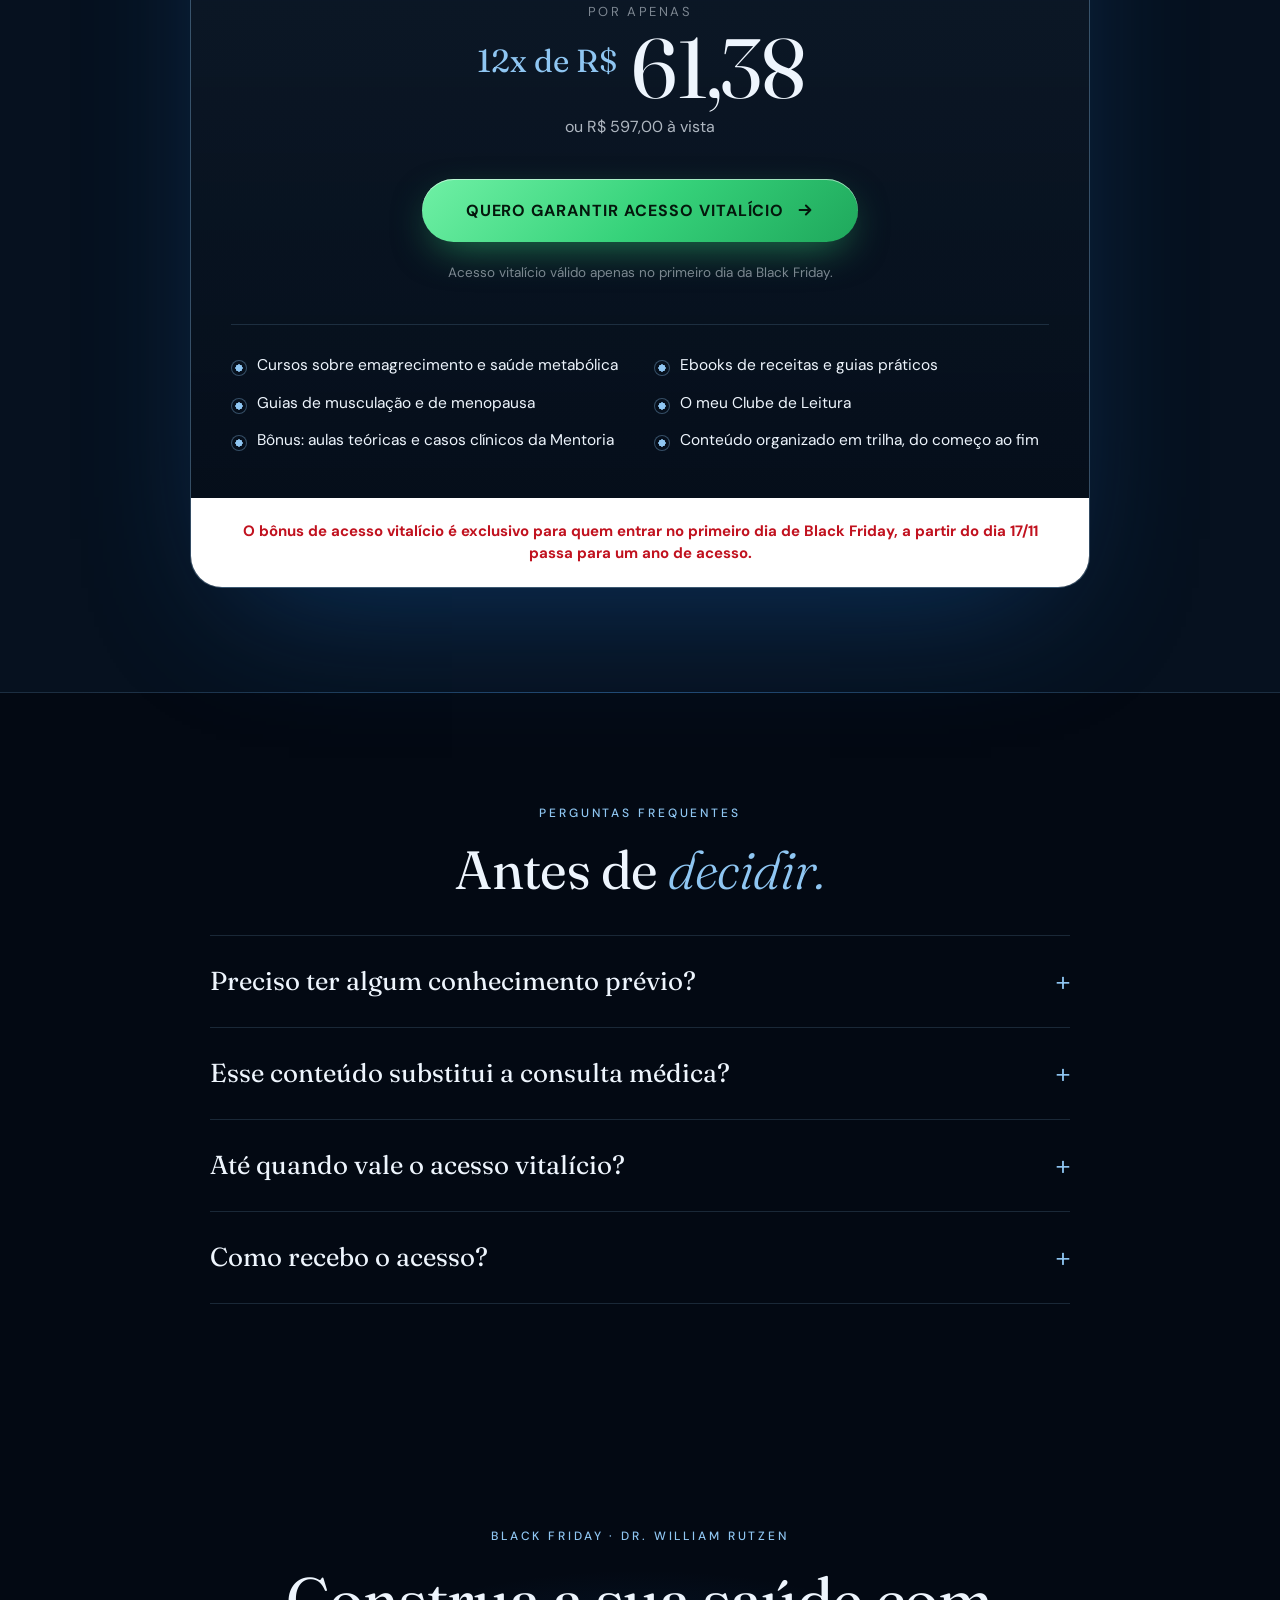
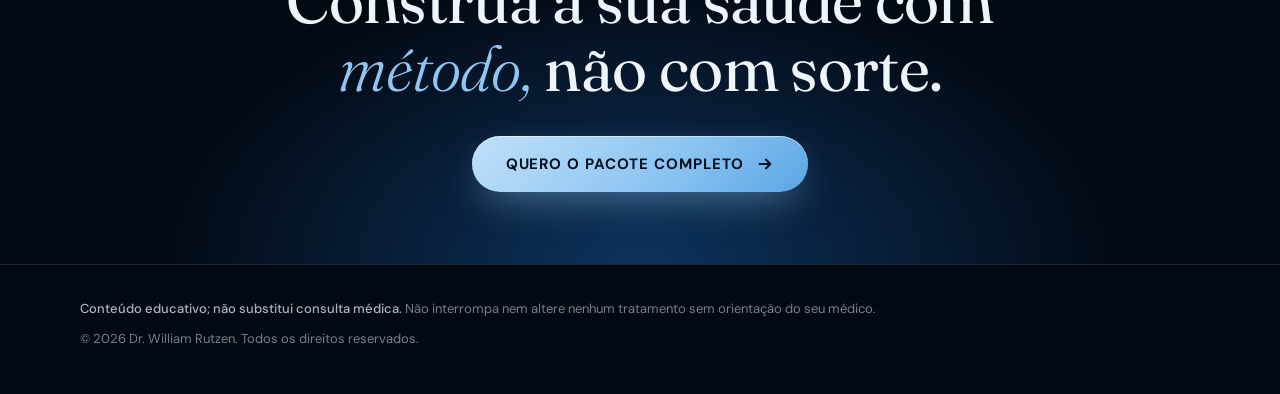
==== commit 8d8a5e20: "Checkout Greenn na página de vendas Co-Authored-By: Claude Opus 5.5 <noreply@anthropic.com>" ====
--- a/blackfriday/oferta/index.html
+++ b/blackfriday/oferta/index.html
@@ -181,13 +181,32 @@
   .bonus-img::after{background:linear-gradient(180deg,transparent 50%,rgba(6,17,31,.95))}
   .bonus-body{padding:36px 24px}
   .bonus-cols{grid-template-columns:1fr}
-  .offer-card{padding:44px 22px;border-radius:26px}
+  .offer-card{border-radius:26px}
   .included{grid-template-columns:1fr}
   .manifesto{padding-block:80px}
   .bar .tag{display:none}
   .cta-row .btn{width:100%}
 }
 @media (max-width:420px){.btn{padding:18px 22px;font-size:14px}.hero h1{font-size:38px}}
+
+/* oferta: laço, timer, botão verde, aviso */
+.offer-card{position:relative;overflow:hidden;--px:40px;--py:64px;padding:var(--py) var(--px) 0}
+.offer-card .included{margin-bottom:44px}
+.ribbon{position:absolute;top:0;left:0;width:200px;height:200px;overflow:hidden;pointer-events:none;z-index:2}
+.ribbon span{position:absolute;top:40px;left:-64px;width:260px;padding:11px 0;text-align:center;transform:rotate(-45deg);background:linear-gradient(135deg,#7a5517 0%,#d9b04f 24%,#fff0b3 46%,#e2b84f 62%,#8a6420 100%);color:#2b1c04;font:700 11.5px/1 var(--sans);letter-spacing:.2em;text-transform:uppercase;border-block:1px solid rgba(255,238,175,.75);box-shadow:0 8px 20px -6px rgba(0,0,0,.6),inset 0 1px 0 rgba(255,255,255,.5);text-shadow:0 1px 0 rgba(255,244,200,.55)}
+.timer{margin:34px auto 0;display:grid;gap:14px;justify-items:center}
+.timer-label{font-size:13px;letter-spacing:.2em;text-transform:uppercase;color:var(--text-soft)}
+.timer-grid{display:flex;gap:12px}
+.tbox{min-width:84px;padding:14px 10px 12px;border:1px solid var(--line-strong);border-radius:16px;background:rgba(3,9,19,.55)}
+.tbox b{display:block;font:300 40px/1 var(--display);font-variant-numeric:tabular-nums;color:var(--text)}
+.tbox i{display:block;margin-top:8px;font-style:normal;font-size:10.5px;letter-spacing:.2em;text-transform:uppercase;color:var(--text-faint)}
+.btn-buy{color:#04170c;background:linear-gradient(135deg,#6ff0a5 0%,#36d27a 52%,#1fa85c 100%);box-shadow:0 14px 40px -12px rgba(54,210,122,.6),inset 0 1px 0 rgba(255,255,255,.55)}
+.btn-buy:hover{transform:translateY(-2px);box-shadow:0 20px 48px -12px rgba(54,210,122,.75),inset 0 1px 0 rgba(255,255,255,.55)}
+.btn-buy:focus-visible{outline:3px solid #fff;outline-offset:3px}
+.offer-card .btn.btn-buy{margin-top:30px}
+.warn{margin:0 calc(var(--px) * -1);padding:22px var(--px);background:#fff;color:#c1121f;font-weight:700;font-size:15px;line-height:1.5;text-align:center}
+.price .big{font-weight:400}
+@media (max-width:900px){.offer-card{--px:22px;--py:64px}.ribbon{width:170px;height:170px}.ribbon span{top:32px;left:-66px;width:240px;font-size:10.5px;padding:9px 0}.tbox{min-width:74px}.tbox b{font-size:34px}.btn-buy{width:100%;text-align:center}}
 </style>
 
 </head>
@@ -205,7 +224,7 @@
     <div>
       <span class="eyebrow">Black Friday · carrinho aberto</span>
       <h1>Tudo que você precisa para <em>construir a sua saúde.</em></h1>
-      <p class="lead">Os cursos e ebooks do Dr. William Rutzen sobre emagrecimento, saúde metabólica e estilo de vida, reunidos em um único pacote e organizados do começo ao fim.</p>
+      <p class="lead">Reuni em um único pacote os meus cursos e ebooks sobre emagrecimento, saúde metabólica e estilo de vida, organizados do começo ao fim.</p>
       <ul class="themes">
         <li>Emagrecimento</li><li>Saúde metabólica</li><li>Estilo de vida</li>
       </ul>
@@ -219,7 +238,7 @@
     <div class="portrait">
       <div class="ring"></div>
       <div class="arch"><img src="/blackfriday/oferta/img/hero.jpg" alt="Dr. William Rutzen sorrindo, em seu consultório" width="1000" height="1488"></div>
-      <div class="badge"><span>Dr. William Rutzen</span><b>Ciência aplicada ao dia a dia</b></div>
+      <div class="badge"><span>Dr. William Rutzen</span><b>Seja protagonista da sua própria saúde</b></div>
     </div>
   </div>
 </div>
@@ -228,7 +247,7 @@
   <div class="wrap">
     <blockquote class="rv">
       <q>Saúde não se constrói com uma dieta da moda nem com <em>uma dica solta.</em></q>
-      <cite>Ela vem de entender como o seu corpo funciona e ter um método para colocar isso em prática no dia a dia. No dia 16/11 você tem acesso ao conteúdo que o Dr. William construiu ao longo dos últimos anos, organizado do começo ao fim.</cite>
+      <cite>Ela vem de entender como o seu corpo funciona e ter um método para colocar isso em prática no dia a dia. Aqui está o conteúdo que construí ao longo dos últimos anos, organizado do começo ao fim para você.</cite>
     </blockquote>
   </div>
 </div>
@@ -279,7 +298,7 @@
         <div class="n">5</div>
         <div><h3>Aprofundar</h3></div>
         <div>
-          <p>O Clube de Leitura do Dr. William, para continuar aprendendo depois do básico.</p>
+          <p>O meu Clube de Leitura, para continuar aprendendo depois do básico.</p>
           <ul class="chips"><li>Clube de Leitura</li></ul>
         </div>
       </li>
@@ -294,7 +313,7 @@
       <div class="bonus-body">
         <span class="tagline">Bônus</span>
         <h2>Aulas da Mentoria: <em>teoria e casos clínicos.</em></h2>
-        <p>Parte do conteúdo da Mentoria de Emagrecimento da Turma 2 entra no pacote, para você ver o raciocínio clínico por trás de cada decisão.</p>
+        <p>Parte do conteúdo da minha Mentoria de Emagrecimento da Turma 2 entra no pacote, para você ver o meu raciocínio clínico por trás de cada decisão.</p>
         <div class="bonus-cols">
           <div>
             <h3>Aulas teóricas</h3>
@@ -327,7 +346,7 @@
     <div class="about-body rv">
       <span class="eyebrow">Quem está por trás</span>
       <h2>Evidência científica, com linguagem que <em>qualquer pessoa segue.</em></h2>
-      <p>Dr. William Rutzen é médico com foco em emagrecimento e medicina do estilo de vida. Seu trabalho une evidência científica e prática, com uma linguagem que qualquer pessoa consegue seguir.</p>
+      <p>Sou o Dr. William Rutzen, médico com foco em emagrecimento e medicina do estilo de vida. Meu trabalho une evidência científica e prática, com uma linguagem que qualquer pessoa consegue seguir.</p>
       <div class="fit">
         <h3>Para quem é</h3>
         <p>Para você que já tentou várias abordagens e quer finalmente entender o processo. Também serve para quem quer cuidar da glicemia e da inflamação com informação confiável, ou para quem busca um caminho completo em vez de conteúdo picado.</p>
@@ -339,26 +358,36 @@
 <section class="offer" id="oferta">
   <div class="wrap">
     <div class="offer-card rv">
+      <div class="ribbon" aria-hidden="true"><span>Acesso vitalício</span></div>
       <span class="eyebrow">Oferta de Black Friday</span>
-      <h2>O pacote completo do <em>Dr. William.</em></h2>
-      <p class="sub">Todos os cursos e ebooks sobre emagrecimento, saúde metabólica e estilo de vida, mais as aulas bônus da Mentoria.</p>
+      <h2>O meu pacote <em>completo.</em></h2>
+      <p class="sub">Todos os meus cursos e ebooks sobre emagrecimento, saúde metabólica e estilo de vida, mais as aulas bônus da Mentoria.</p>
+      <div class="timer" id="timer" role="timer" aria-live="off">
+        <span class="timer-label" id="timer-label">O acesso vitalício acaba em:</span>
+        <div class="timer-grid">
+          <div class="tbox"><b id="t-h">00</b><i>Horas</i></div>
+          <div class="tbox"><b id="t-m">00</b><i>Min</i></div>
+          <div class="tbox"><b id="t-s">00</b><i>Seg</i></div>
+        </div>
+      </div>
       <div class="price" id="price">
-        <span class="from" id="price-from">Valor da Black Friday</span>
-        <span class="big" id="price-big">Em breve</span>
-        <span class="cash" id="price-cash">O valor é divulgado na abertura do carrinho.</span>
-      </div>
-      <a class="btn btn-primary" id="buy" href="#oferta" data-checkout>Quero garantir o meu acesso
+        <span class="from" id="price-from">Por apenas</span>
+        <span class="big" id="price-big"><small>12x de R$</small> 61,38</span>
+        <span class="cash" id="price-cash">ou R$ 597,00 à vista</span>
+      </div>
+      <a class="btn btn-buy" id="buy" href="#oferta" data-checkout>Quero garantir acesso vitalício
         <svg viewBox="0 0 20 20" fill="none" stroke="currentColor" stroke-width="2.2" stroke-linecap="round" stroke-linejoin="round" aria-hidden="true" width="18" height="18"><path d="M4 10h12M11 5l5 5-5 5"/></svg>
       </a>
-      <p class="fine">Condição válida apenas durante o período da Black Friday.</p>
+      <p class="fine">Acesso vitalício válido apenas no primeiro dia da Black Friday.</p>
       <ul class="included">
         <li>Cursos sobre emagrecimento e saúde metabólica</li>
         <li>Ebooks de receitas e guias práticos</li>
         <li>Guias de musculação e de menopausa</li>
-        <li>Clube de Leitura do Dr. William</li>
+        <li>O meu Clube de Leitura</li>
         <li>Bônus: aulas teóricas e casos clínicos da Mentoria</li>
         <li>Conteúdo organizado em trilha, do começo ao fim</li>
       </ul>
+      <p class="warn">O bônus de acesso vitalício é exclusivo para quem entrar no primeiro dia de Black Friday, a partir do dia 17/11 passa para um ano de acesso.</p>
     </div>
   </div>
 </section>
@@ -378,8 +407,8 @@
         <p>Não. O material é educativo e não substitui o acompanhamento com o seu médico. Não interrompa nem altere nenhum tratamento sem orientação profissional.</p>
       </details>
       <details>
-        <summary>Por quanto tempo a condição de Black Friday fica disponível?</summary>
-        <p>A promoção fica disponível apenas durante o período da Black Friday. O carrinho abre no dia 16/11, e quem entrou na lista é avisado por WhatsApp e e-mail.</p>
+        <summary>Até quando vale o acesso vitalício?</summary>
+        <p>O acesso vitalício vale só para quem entrar no primeiro dia da Black Friday, até as 23:59 do dia 16/11. A partir do dia 17/11, o acesso passa para um ano.</p>
       </details>
       <details>
         <summary>Como recebo o acesso?</summary>
@@ -408,18 +437,22 @@
 </footer>
 
 <script>
-/* Preencher quando a oferta estiver definida:
-   checkoutUrl = link de checkout da Hotmart
-   installments / installmentValue / cashPrice = valores da Black Friday */
-var OFFER={checkoutUrl:'',installments:null,installmentValue:'',cashPrice:''};
+/* checkoutUrl = link de checkout da Hotmart */
+var OFFER={checkoutUrl:'https://payfast.greenn.com.br/8wct2wr'};
 (function(){
   var links=document.querySelectorAll('[data-checkout]');
   if(OFFER.checkoutUrl){for(var i=0;i<links.length;i++){links[i].href=OFFER.checkoutUrl;links[i].rel='noopener';links[i].target='_blank';}}
-  if(OFFER.installments&&OFFER.installmentValue){
-    document.getElementById('price-from').textContent='Por apenas';
-    document.getElementById('price-big').innerHTML='<small>'+OFFER.installments+'x de R$</small> '+OFFER.installmentValue;
-    document.getElementById('price-cash').textContent=OFFER.cashPrice?('ou R$ '+OFFER.cashPrice+' à vista'):'';
+  /* Timer: acesso vitalício até 23:59 de 16/11/2026 (horário de Brasília) */
+  var fim=new Date('2026-11-16T23:59:59-03:00').getTime();
+  var h=document.getElementById('t-h'),m=document.getElementById('t-m'),sc=document.getElementById('t-s'),lb=document.getElementById('timer-label');
+  function p(n){return (n<10?'0':'')+n}
+  function tick(){
+    var d=fim-Date.now();
+    if(d<=0){h.textContent=m.textContent=sc.textContent='00';lb.textContent='O acesso vitalício foi encerrado';clearInterval(iv);return}
+    var t=Math.floor(d/1000);
+    h.textContent=p(Math.floor(t/3600));m.textContent=p(Math.floor(t%3600/60));sc.textContent=p(t%60);
   }
+  var iv=setInterval(tick,1000);tick();
 })();
 </script>
 </body>
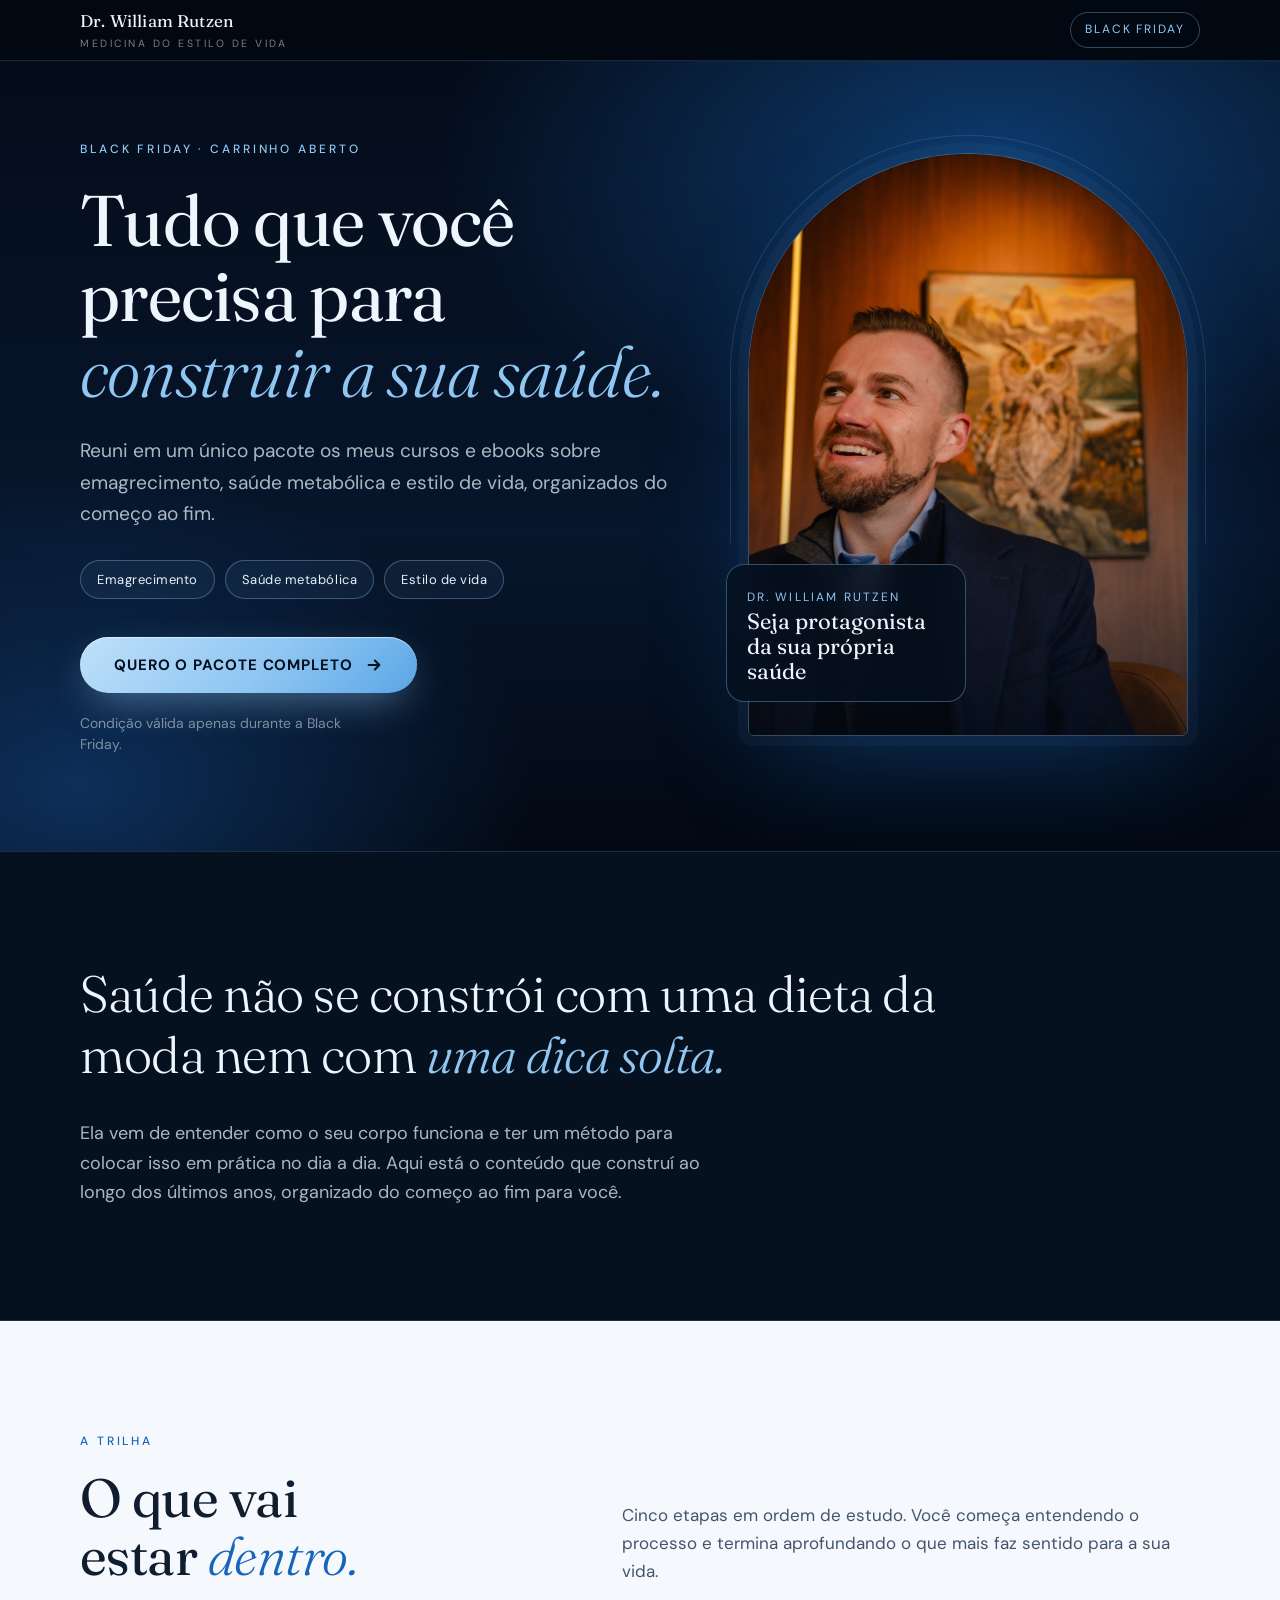
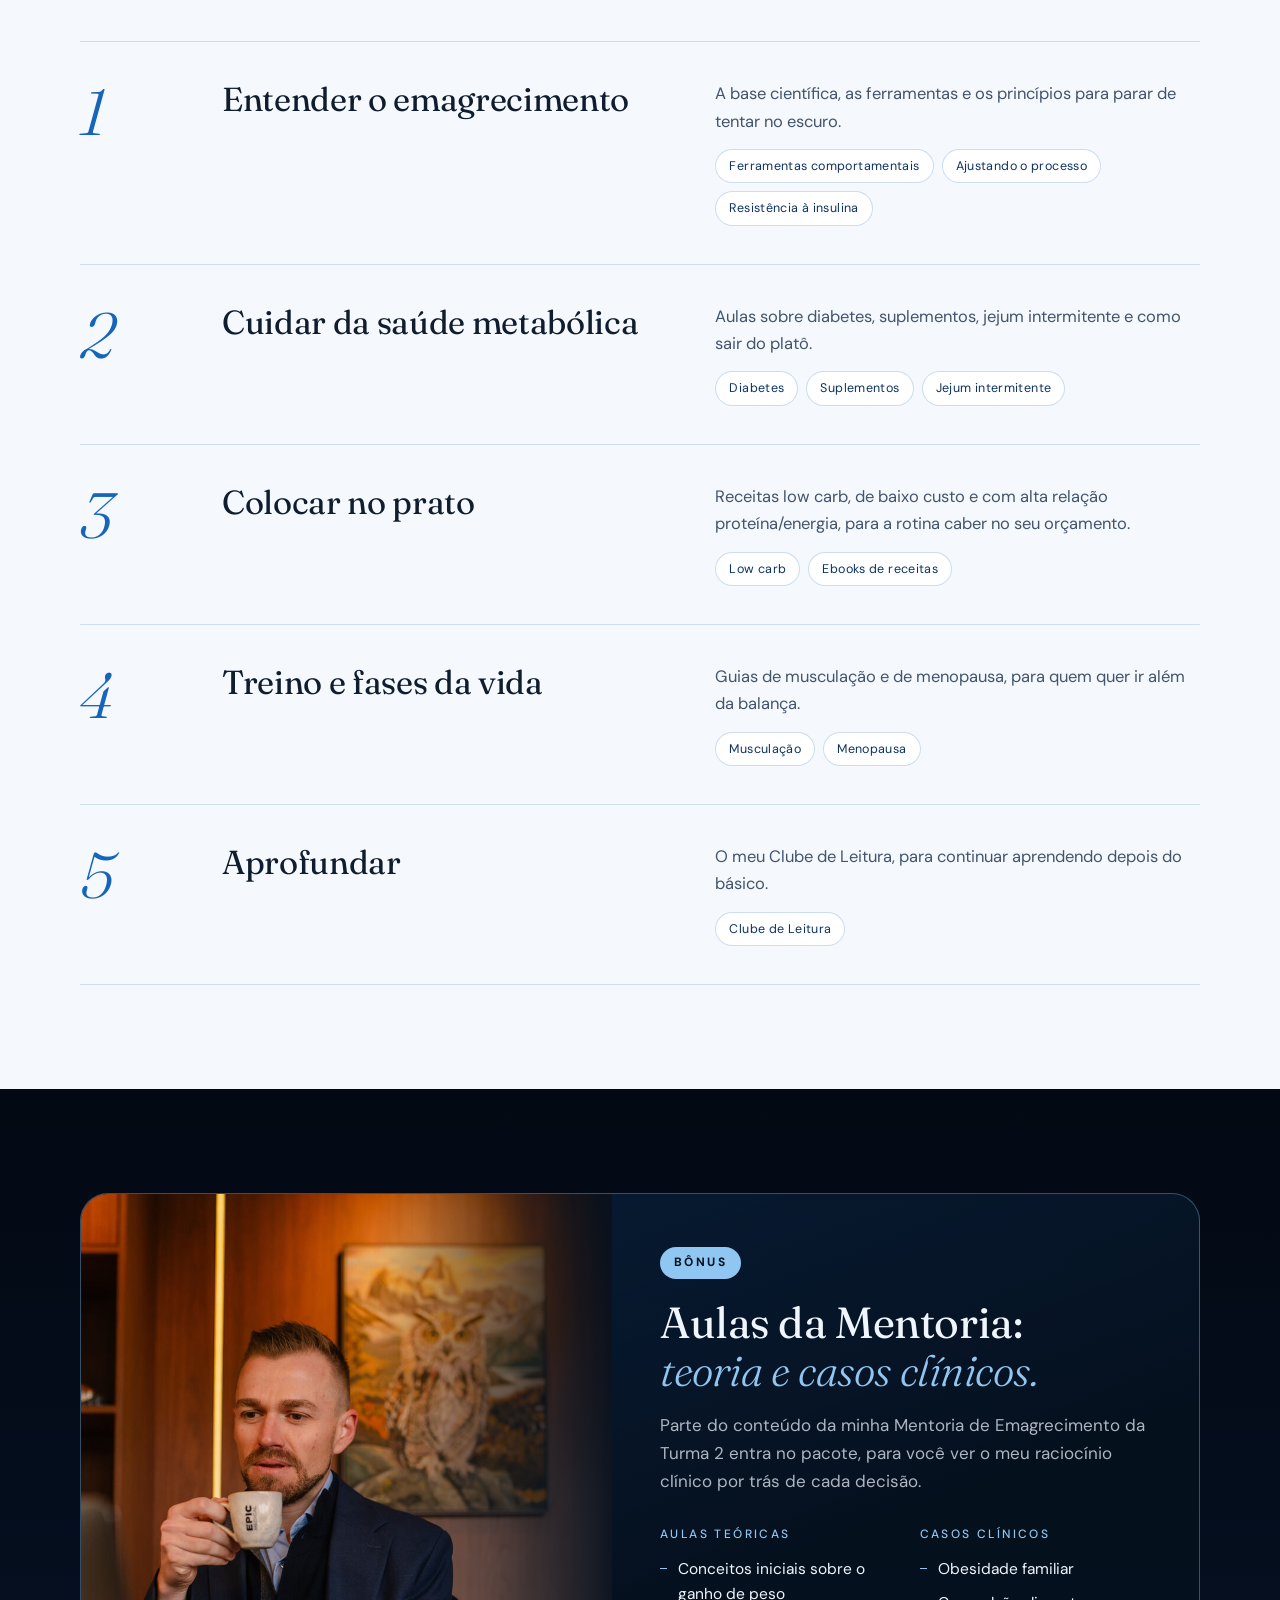
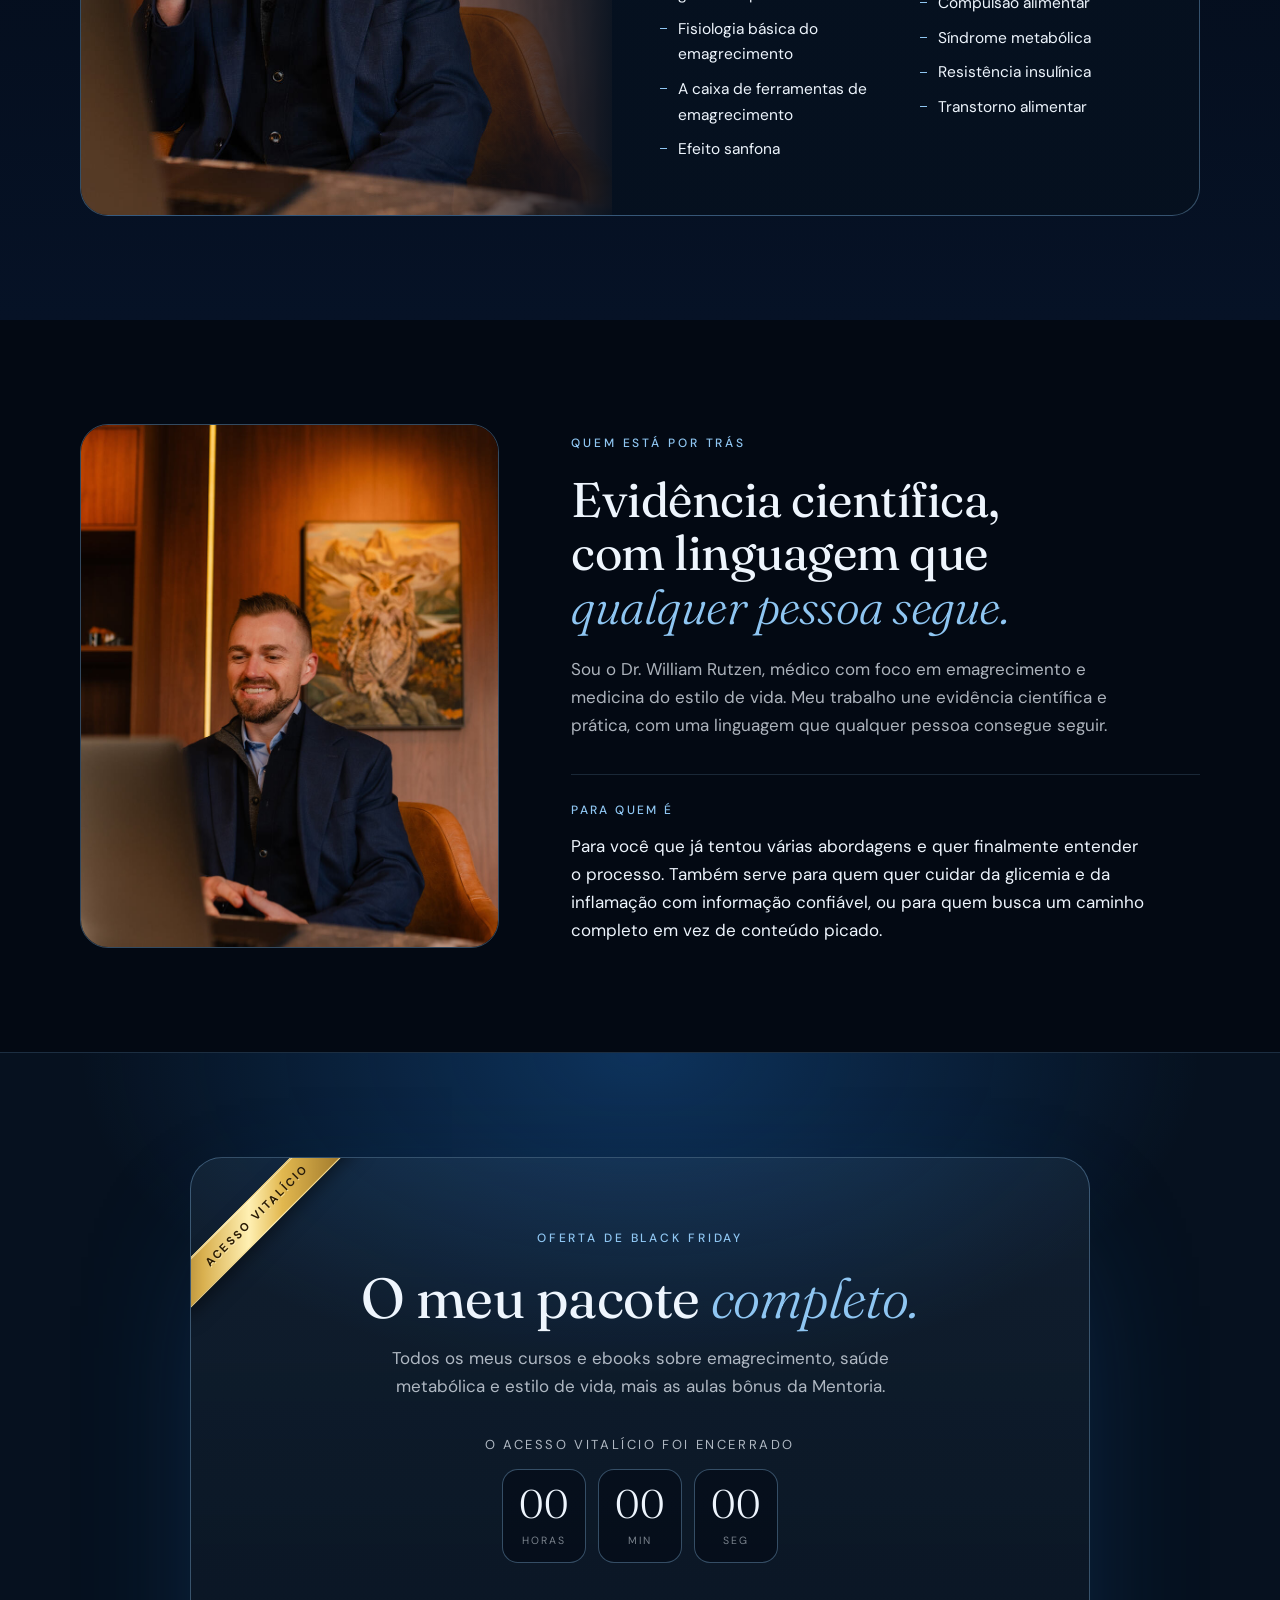
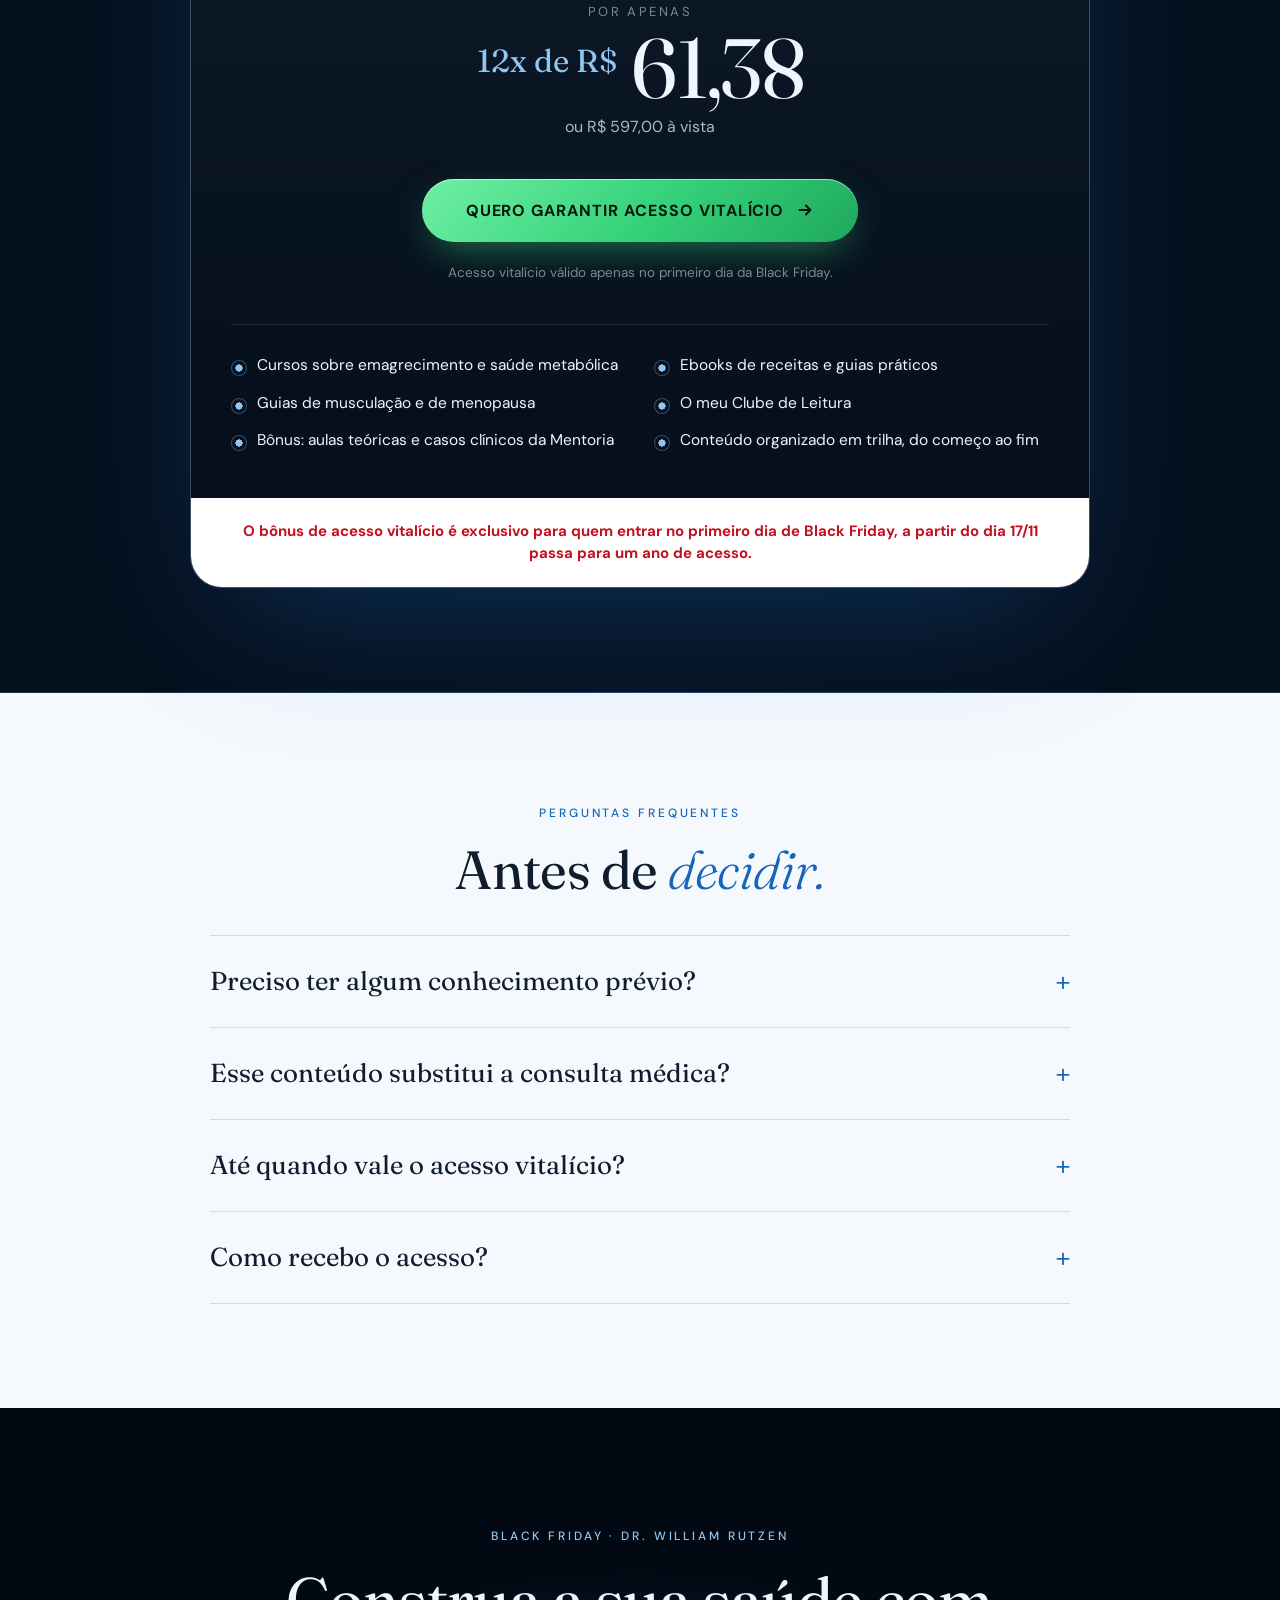
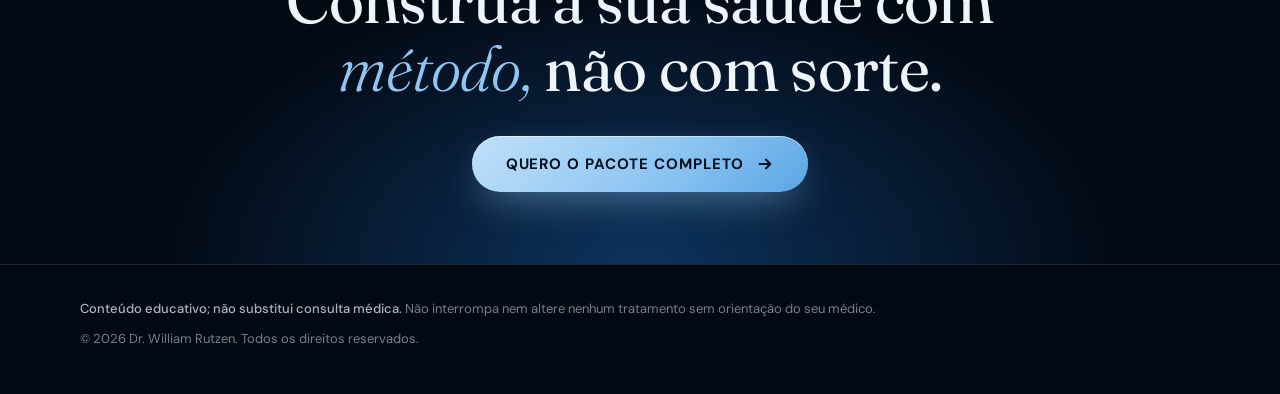
==== commit 38df4812: "Seções claras na página de vendas Co-Authored-By: Claude Opus 5.5 <noreply@anthropic.com>" ====
--- a/blackfriday/oferta/index.html
+++ b/blackfriday/oferta/index.html
@@ -189,6 +189,14 @@
 }
 @media (max-width:420px){.btn{padding:18px 22px;font-size:14px}.hero h1{font-size:38px}}
 
+
+/* seções claras */
+.light{--text:#0f1d2e;--text-soft:#43546b;--text-faint:#5b6e86;--sky:#1765b8;--mist:#0e3361;--line:rgba(23,101,184,.18);--line-strong:rgba(23,101,184,.32);background:#f5f9fe;color:var(--text)}
+.light em{color:var(--blue)}
+.light .step:hover{background:linear-gradient(90deg,rgba(23,101,184,.08),transparent 70%)}
+.light .chips li{background:#fff;border-color:rgba(23,101,184,.22);color:var(--navy-2)}
+.light .step .n{opacity:1}
+.light summary:focus-visible{outline-color:var(--blue)}
 /* oferta: laço, timer, botão verde, aviso */
 .offer-card{position:relative;overflow:hidden;--px:40px;--py:64px;padding:var(--py) var(--px) 0}
 .offer-card .included{margin-bottom:44px}
@@ -252,7 +260,7 @@
   </div>
 </div>
 
-<section id="conteudo">
+<section id="conteudo" class="light">
   <div class="wrap">
     <div class="sec-head rv">
       <div>
@@ -392,7 +400,7 @@
   </div>
 </section>
 
-<section>
+<section class="light" id="faq">
   <div class="wrap">
     <div class="sec-head rv" style="grid-template-columns:minmax(0,1fr);margin-bottom:36px;text-align:center;justify-items:center">
       <div><span class="eyebrow">Perguntas frequentes</span><h2 style="margin-top:16px">Antes de <em>decidir.</em></h2></div>
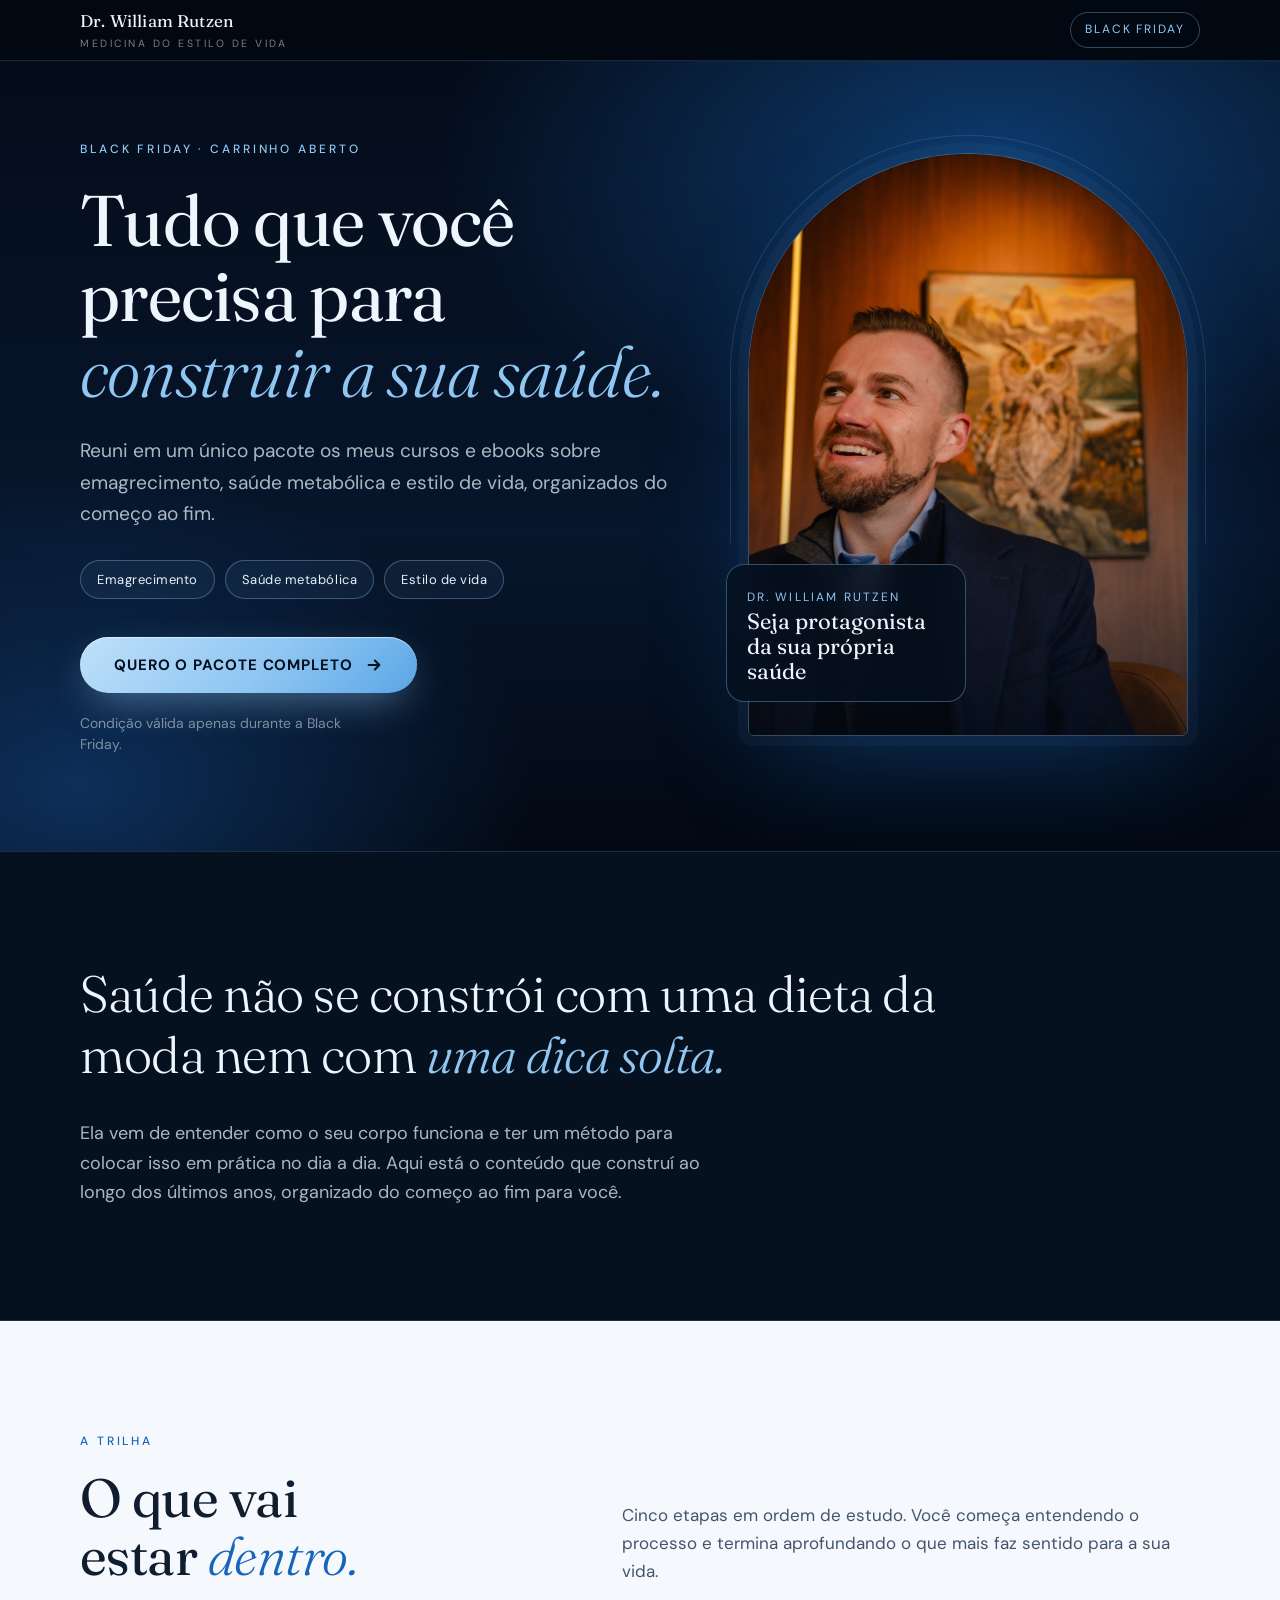
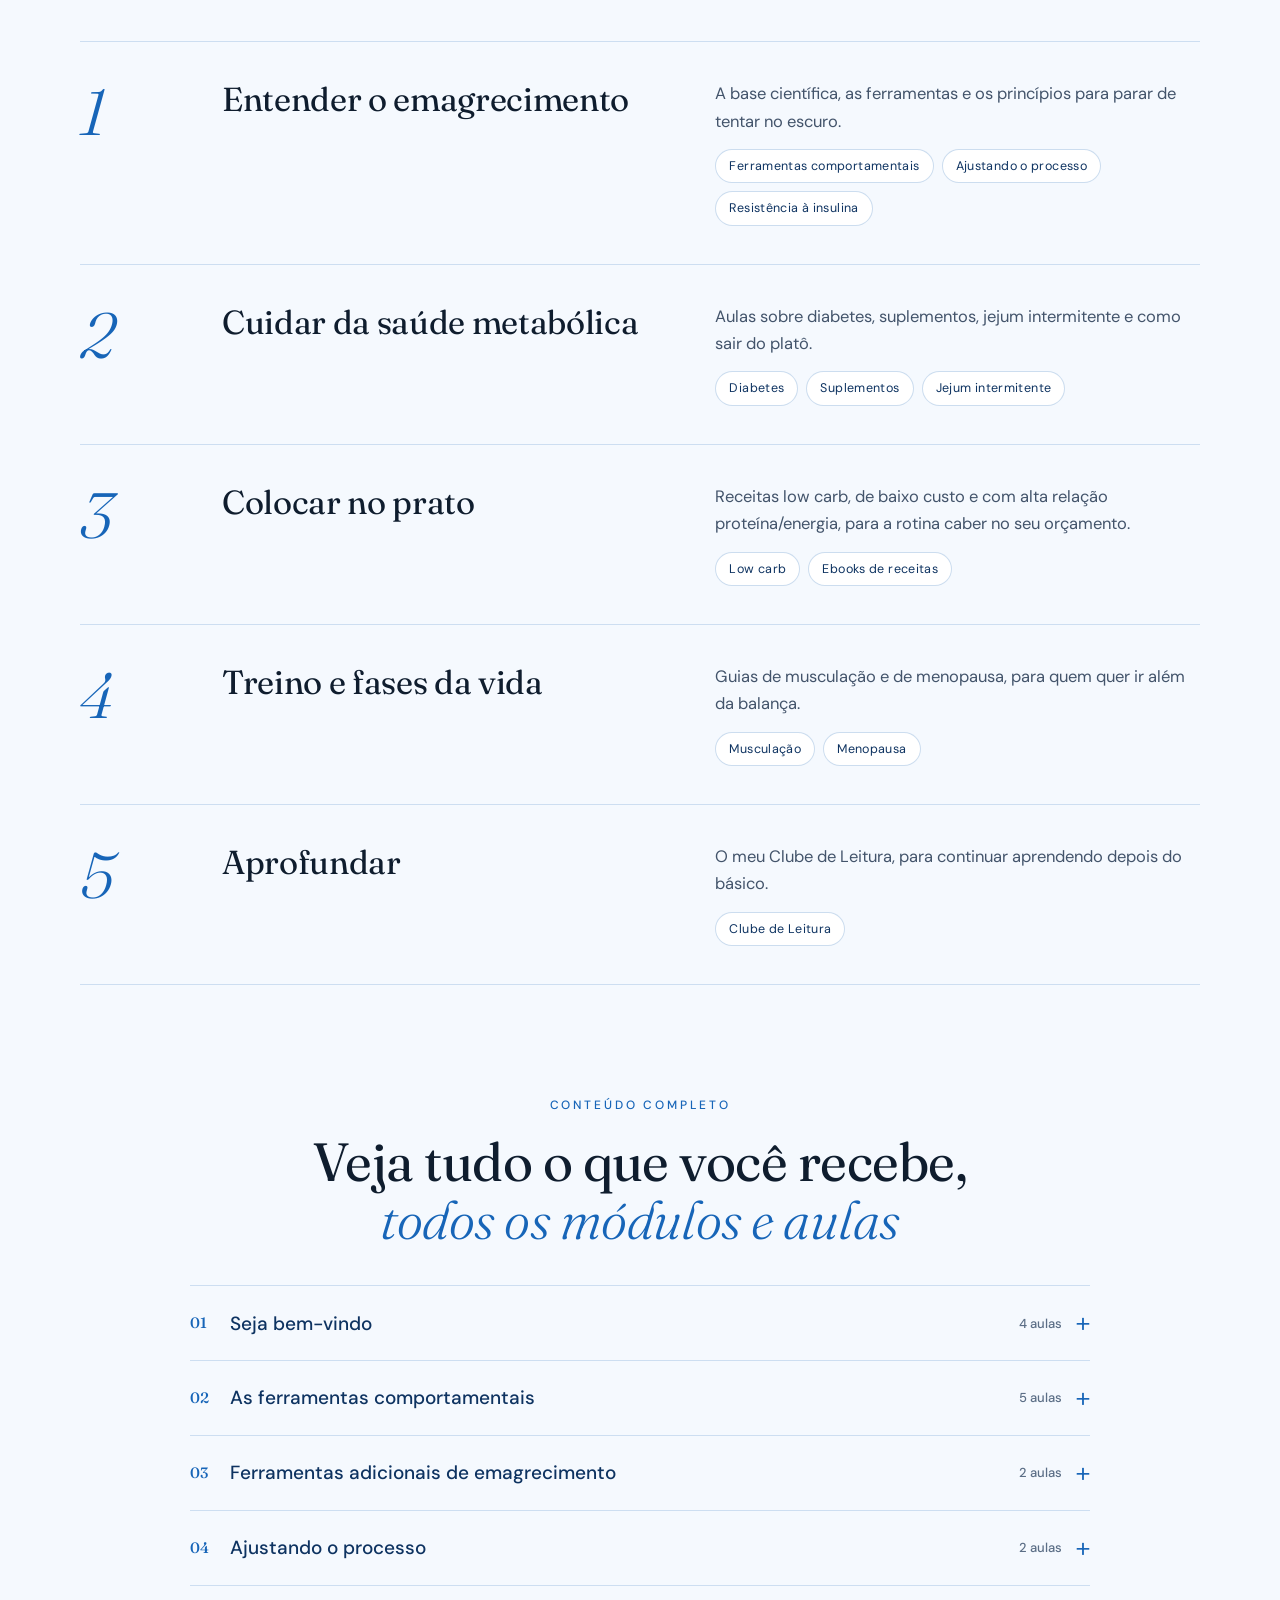
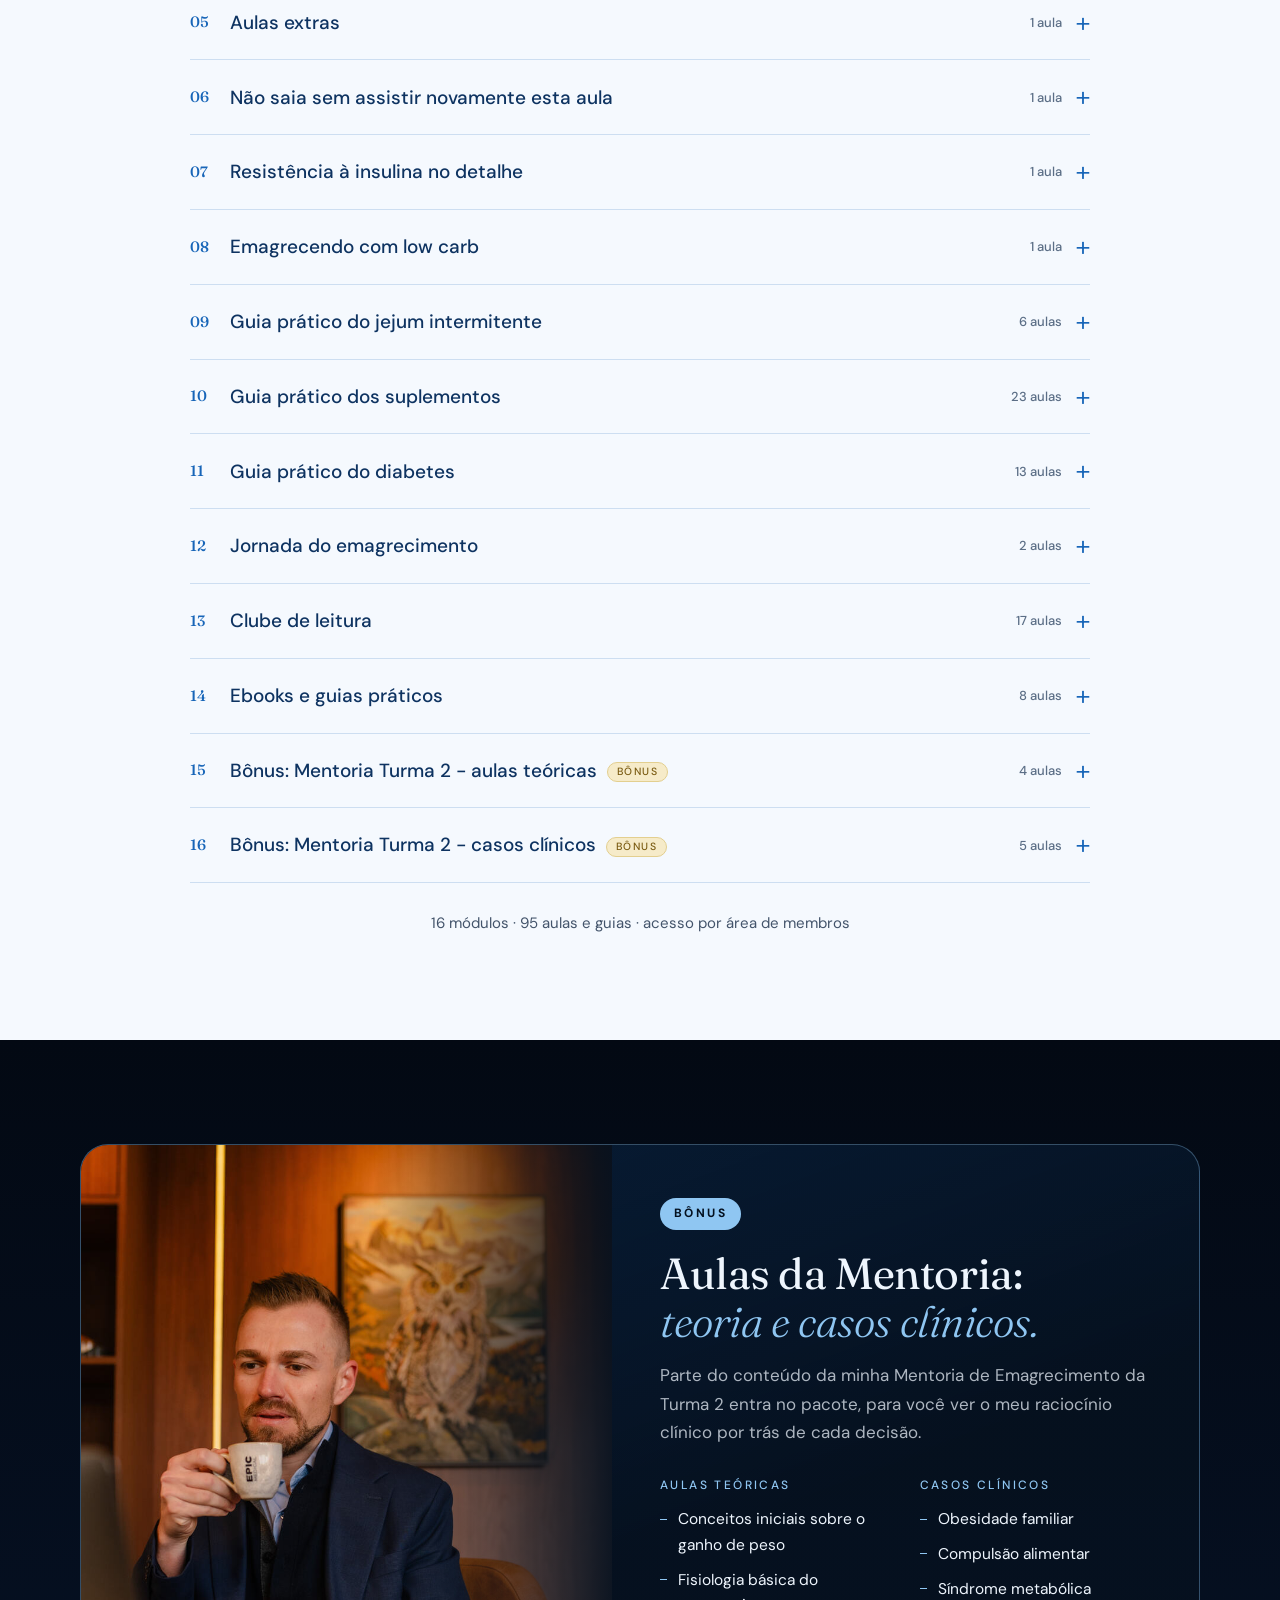
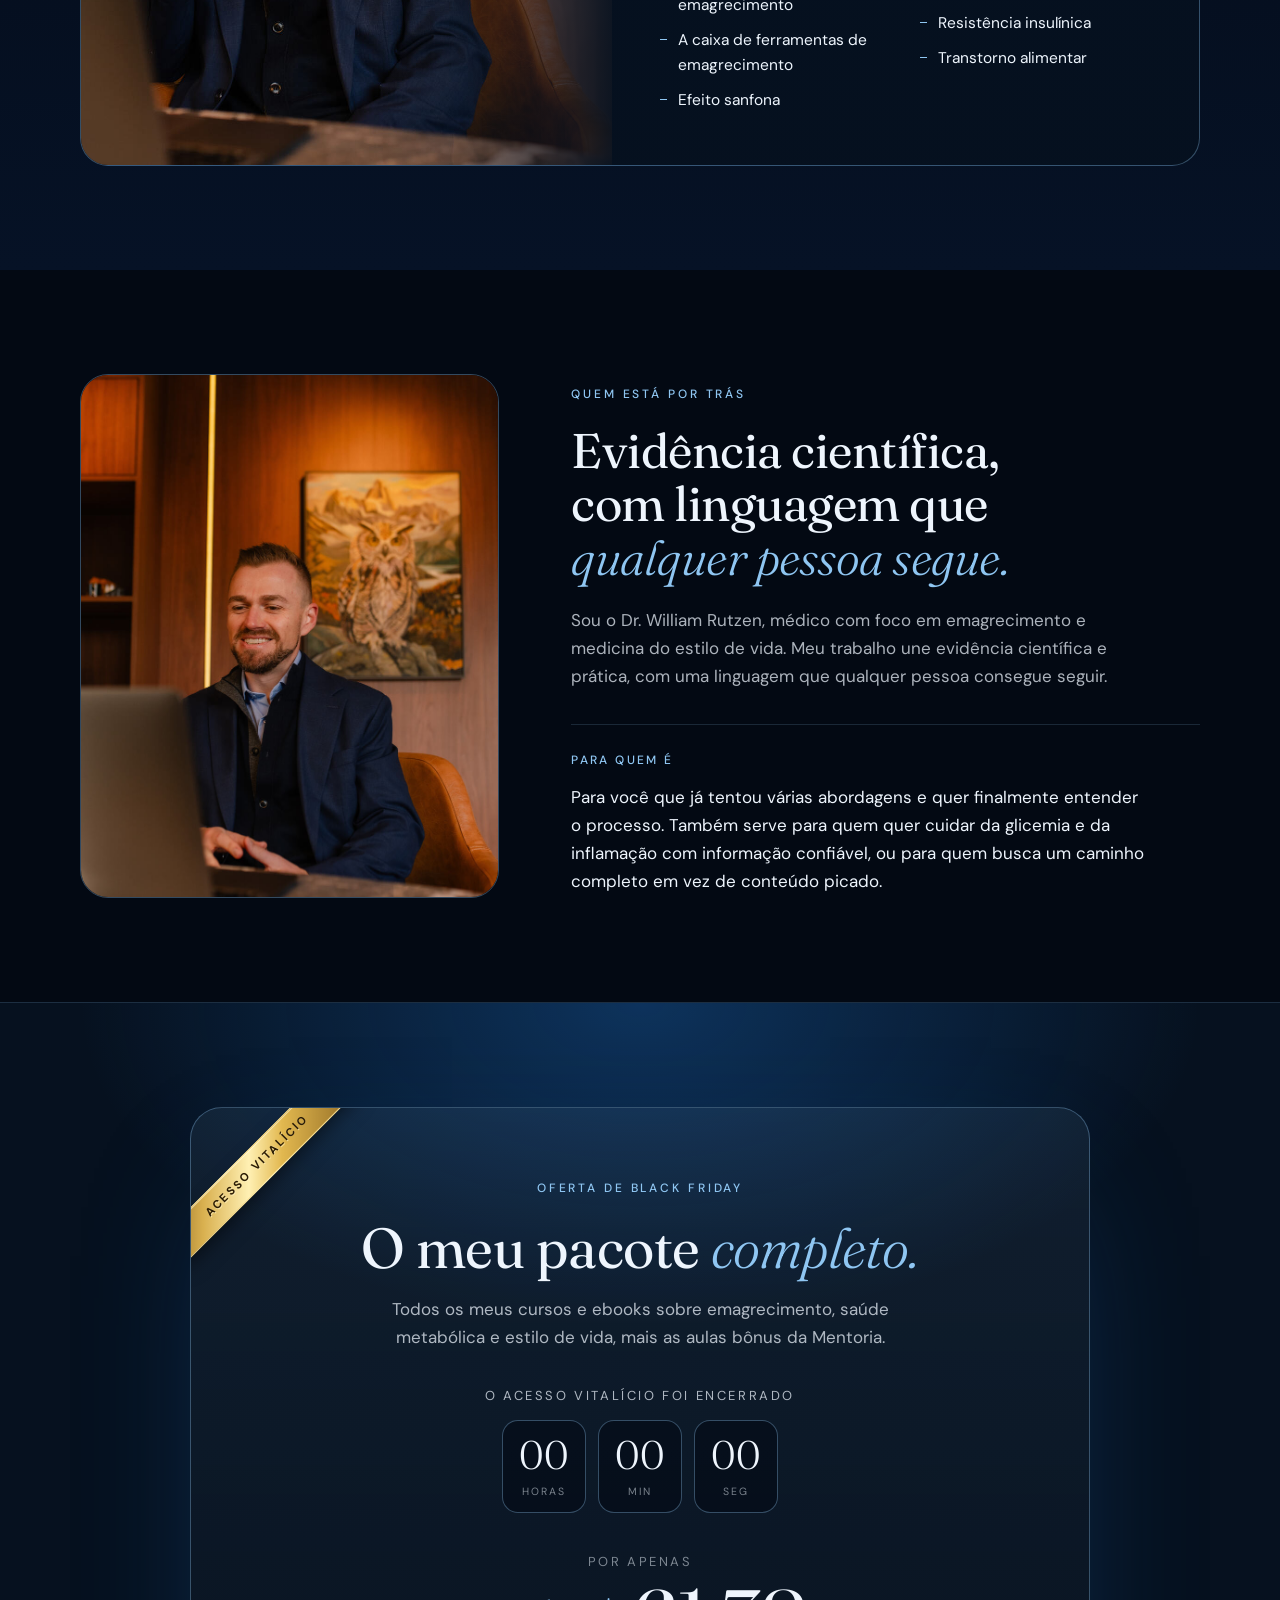
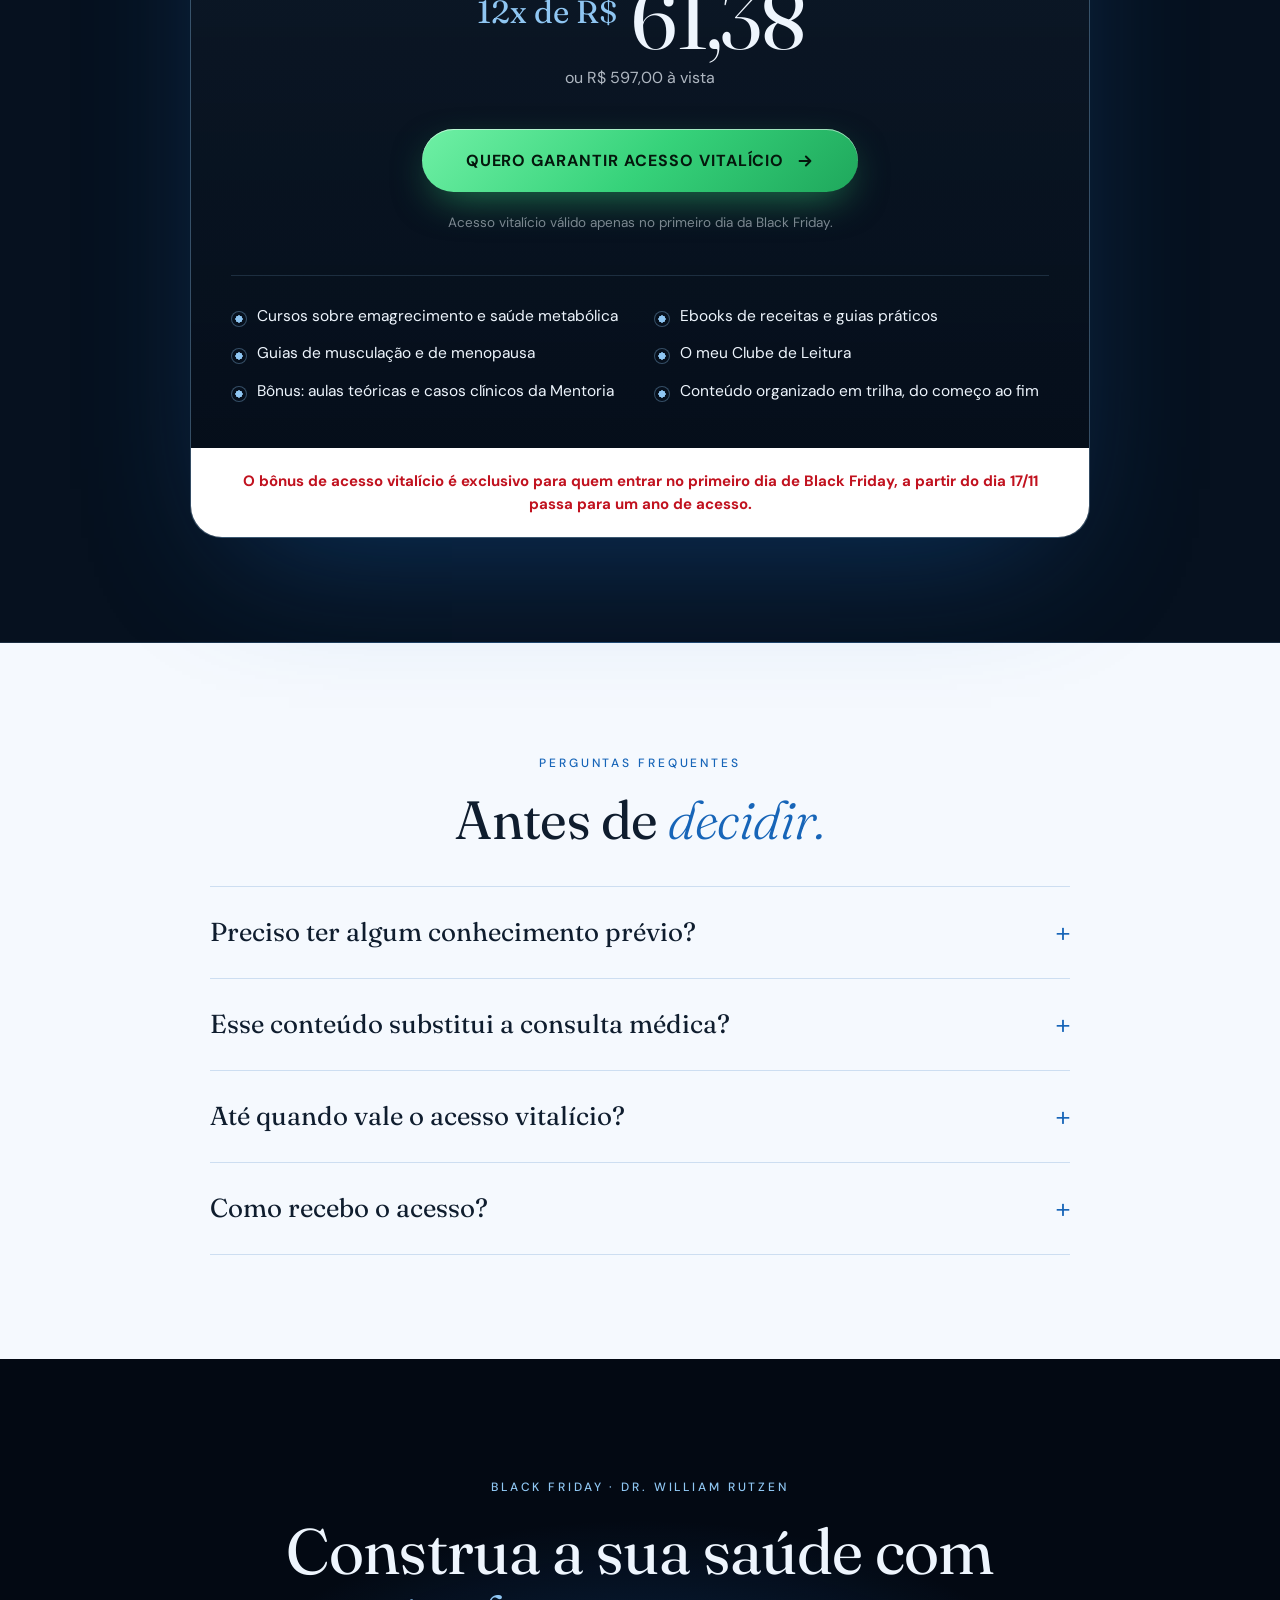
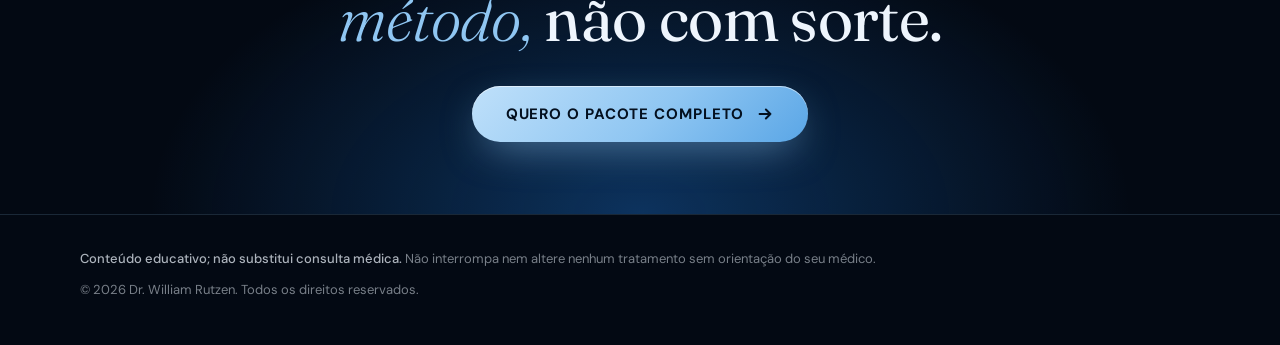
==== commit 73da44b5: "Página de vendas Black Friday Co-Authored-By: Claude Opus 5.5 <noreply@anthropic.com>" ====
--- a/blackfriday/oferta/index.html
+++ b/blackfriday/oferta/index.html
@@ -215,6 +215,22 @@
 .warn{margin:0 calc(var(--px) * -1);padding:22px var(--px);background:#fff;color:#c1121f;font-weight:700;font-size:15px;line-height:1.5;text-align:center}
 .price .big{font-weight:400}
 @media (max-width:900px){.offer-card{--px:22px;--py:64px}.ribbon{width:170px;height:170px}.ribbon span{top:32px;left:-66px;width:240px;font-size:10.5px;padding:9px 0}.tbox{min-width:74px}.tbox b{font-size:34px}.btn-buy{width:100%;text-align:center}}
+
+/* accordion de módulos */
+.mods{max-width:900px;margin:0 auto}
+.mods details.mod{border-bottom:1px solid var(--line);padding:0}
+.mods details.mod:first-child{border-top:1px solid var(--line)}
+.mods summary{padding:18px 0;font-family:var(--sans);font-size:clamp(16px,1.9vw,19px);font-weight:500;gap:14px;line-height:1.35}
+.mods .mnum{font-family:var(--display);color:var(--blue);font-size:15px;min-width:26px;flex:none}
+.mods .mname{flex:1;color:var(--navy-2)}
+.mods .mtag{display:inline-block;margin-left:10px;font-size:10.5px;letter-spacing:.14em;text-transform:uppercase;color:#7a5b12;background:#f6ebc9;border:1px solid #e3cf8f;border-radius:99px;padding:2px 9px;vertical-align:middle}
+.mods .mcount{font-size:13px;color:var(--text-faint);white-space:nowrap}
+.mods summary::after{color:var(--blue)}
+.mods .lessons{margin:0;padding:0 0 22px 40px;color:var(--text-soft);font-size:15.5px;line-height:1.5;columns:1}
+.mods .lessons li{padding:5px 0;border-top:1px dashed rgba(23,101,184,.14)}
+.mods .lessons li:first-child{border-top:0}
+.mods-sum{text-align:center;margin-top:28px;color:var(--text-soft);font-size:15px}
+@media(max-width:560px){.mods .mcount{display:none}.mods .lessons{padding-left:30px}}
 </style>
 
 </head>
@@ -311,6 +327,33 @@
         </div>
       </li>
     </ol>
+  </div>
+</section>
+
+<section class="light" id="modulos" style="padding-top:0">
+  <div class="wrap">
+    <div class="sec-head rv" style="grid-template-columns:minmax(0,1fr);margin-bottom:36px;text-align:center;justify-items:center">
+      <div><span class="eyebrow">Conteúdo completo</span><h2 style="margin-top:16px">Veja tudo o que você recebe, <em>todos os módulos e aulas</em></h2></div>
+    </div>
+    <div class="mods rv">
+<details class="mod"><summary><span class="mnum">01</span><span class="mname">Seja bem-vindo</span><span class="mcount">4 aulas</span></summary><ol class="lessons"><li>Seja bem-vindo</li><li>Por que emagrecer</li><li>Princípios Básicos do Emagrecimento</li><li>Gerenciamento de Energia</li></ol></details>
+<details class="mod"><summary><span class="mnum">02</span><span class="mname">As ferramentas comportamentais</span><span class="mcount">5 aulas</span></summary><ol class="lessons"><li>Um jeito diferente de pensar em Emagrecimento</li><li>Meta Calórica - ao vivo</li><li>Low Carb - ao vivo</li><li>Jejum Intermitente - ao vivo</li><li>Estratégia P-E - ao vivo</li></ol></details>
+<details class="mod"><summary><span class="mnum">03</span><span class="mname">Ferramentas adicionais de emagrecimento</span><span class="mcount">2 aulas</span></summary><ol class="lessons"><li>Ferramentas complementares de Emagrecimento</li><li>Ferramentas Médicas de Emagrecimento</li></ol></details>
+<details class="mod"><summary><span class="mnum">04</span><span class="mname">Ajustando o processo</span><span class="mcount">2 aulas</span></summary><ol class="lessons"><li>Os erros mais comuns de quem quer emagrecer</li><li>Avaliando e ajustando seu processo</li></ol></details>
+<details class="mod"><summary><span class="mnum">05</span><span class="mname">Aulas extras</span><span class="mcount">1 aula</span></summary><ol class="lessons"><li>Aula extra - Escolha e Gerenciamento das Estratégias</li></ol></details>
+<details class="mod"><summary><span class="mnum">06</span><span class="mname">Não saia sem assistir novamente esta aula</span><span class="mcount">1 aula</span></summary><ol class="lessons"><li>Escolha e Gerenciamento das Estratégias</li></ol></details>
+<details class="mod"><summary><span class="mnum">07</span><span class="mname">Resistência à insulina no detalhe</span><span class="mcount">1 aula</span></summary><ol class="lessons"><li>Resistência à Insulina no Detalhe</li></ol></details>
+<details class="mod"><summary><span class="mnum">08</span><span class="mname">Emagrecendo com low carb</span><span class="mcount">1 aula</span></summary><ol class="lessons"><li>Emagrecendo com Low Carb</li></ol></details>
+<details class="mod"><summary><span class="mnum">09</span><span class="mname">Guia prático do jejum intermitente</span><span class="mcount">6 aulas</span></summary><ol class="lessons"><li>O que é Jejum</li><li>Os Benefícios do Jejum</li><li>Tipos de Jejum</li><li>Dicas Práticas</li><li>Mitos sobre Jejum Intermitente</li><li>Resumo dos Conceitos</li></ol></details>
+<details class="mod"><summary><span class="mnum">10</span><span class="mname">Guia prático dos suplementos</span><span class="mcount">23 aulas</span></summary><ol class="lessons"><li>Introdução aos Suplementos</li><li>Whey Protein e BCAA</li><li>Creatina</li><li>Cafeína</li><li>L-Carnitina</li><li>Suplementos Proteicos não Lácteos</li><li>Colágeno</li><li>TCM (ou MCT)</li><li>Ômega 3 - EPA e DHA</li><li>Coenzima Q10</li><li>Vitamina D</li><li>Ferro</li><li>Magnésio</li><li>Vitamina C</li><li>Resveratrol</li><li>Picolinato de Cromo</li><li>Berberina</li><li>Curcumina</li><li>Ashwagandha</li><li>Melatonina</li><li>Super Suplemento 1</li><li>Super Suplemento 2</li><li>Lição Final</li></ol></details>
+<details class="mod"><summary><span class="mnum">11</span><span class="mname">Guia prático do diabetes</span><span class="mcount">13 aulas</span></summary><ol class="lessons"><li>Introdução ao Diabetes</li><li>Compreendendo tudo sobre o diabetes e sua manifestação no corpo</li><li>Resistência à insulina. O que é e como impacta na saúde</li><li>Entendendo os exames sobre o diabetes</li><li>Entendendo como os alimentos impactam no diabetes</li><li>Quais os melhores alimentos e as melhores dietas para o diabético</li><li>Jejum é possível e saudável para o diabético</li><li>Exercício físico e seu papel na saúde do diabético</li><li>Qual a importância do sono no controle de glicose</li><li>Álcool e o diabetes</li><li>Medicamentos para o diabético</li><li>As complicações do diabetes mal controlado</li><li>Resumo dos conhecimentos</li></ol></details>
+<details class="mod"><summary><span class="mnum">12</span><span class="mname">Jornada do emagrecimento</span><span class="mcount">2 aulas</span></summary><ol class="lessons"><li>Gravação dia 15-03-2025</li><li>Gravação dia 16-03-2025</li></ol></details>
+<details class="mod"><summary><span class="mnum">13</span><span class="mname">Clube de leitura</span><span class="mcount">17 aulas</span></summary><ol class="lessons"><li>Fevereiro - Uma dieta além da moda - Aula ao vivo - Parte 01 - Resumo do livro</li><li>Fevereiro - Uma dieta além da moda - Aula ao vivo - Parte 02 - Dúvidas</li><li>Março - Hábitos Atômicos - James Clear</li><li>Março - Hábitos Atômicos - Comentários em grupo</li><li>Abril - O Código do Diabetes - Jason Fung</li><li>Abril - O Código do Diabetes - Comentários em grupo</li><li>Maio - Por que Engordamos - Gary Taubes</li><li>Maio - Por que Engordamos - Comentários em grupo</li><li>Junho - Revisão dos livros</li><li>Julho - Mindset - Carol Dweck</li><li>Julho - Mindset - Dúvidas e trocas</li><li>Agosto - Jejum, Uma Nova Terapia - Thierry de Lestrade</li><li>Agosto - Jejum, Uma Nova Terapia - Trocas</li><li>Setembro - Por que dormimos - Matthew Walker</li><li>Setembro - Por que dormimos - Dúvidas e trocas</li><li>Bônus - Dicas práticas de como ser um leitor eficiente</li><li>Bônus - A Ciência do Desconforto - Dra. Maíra Soliane</li></ol></details>
+<details class="mod"><summary><span class="mnum">14</span><span class="mname">Ebooks e guias práticos</span><span class="mcount">8 aulas</span></summary><ol class="lessons"><li>Guia da Menopausa</li><li>A Caixa de Ferramentas do Emagrecimento</li><li>Cardápio e Receitas Relação P:E</li><li>Low Carb, Low Cost (Baixo carboidrato, Baixo custo)</li><li>20 Receitas de Carne Moída + Receitas Bônus</li><li>7 Receitas Doces Proteicas Low Carb (com e sem lácteos)</li><li>Guia Prático do Jejum Intermitente</li><li>Guia Prático da Musculação</li></ol></details>
+<details class="mod"><summary><span class="mnum">15</span><span class="mname">Bônus: Mentoria Turma 2 - aulas teóricas<span class="mtag">Bônus</span></span><span class="mcount">4 aulas</span></summary><ol class="lessons"><li>Aula 1 - Conceitos iniciais sobre o ganho de peso</li><li>Aula 2 - Fisiologia básica do Emagrecimento</li><li>Aula 3 - A Caixa de Ferramentas de Emagrecimento</li><li>Aula 5 - Efeito Sanfona</li></ol></details>
+<details class="mod"><summary><span class="mnum">16</span><span class="mname">Bônus: Mentoria Turma 2 - casos clínicos<span class="mtag">Bônus</span></span><span class="mcount">5 aulas</span></summary><ol class="lessons"><li>Aula 4 - Caso Clínico Obesidade Familiar</li><li>Aula 6 - Caso Clínico de Compulsão</li><li>Aula 7 - Caso Clínico de Síndrome Metabólica</li><li>Aula 9 - Caso Clínico 02 - Resistência Insulínica</li><li>Aula 10 - Caso Clínico de Transtorno Alimentar</li></ol></details>
+    </div>
+    <p class="mods-sum">16 módulos · 95 aulas e guias · acesso por área de membros</p>
   </div>
 </section>
 
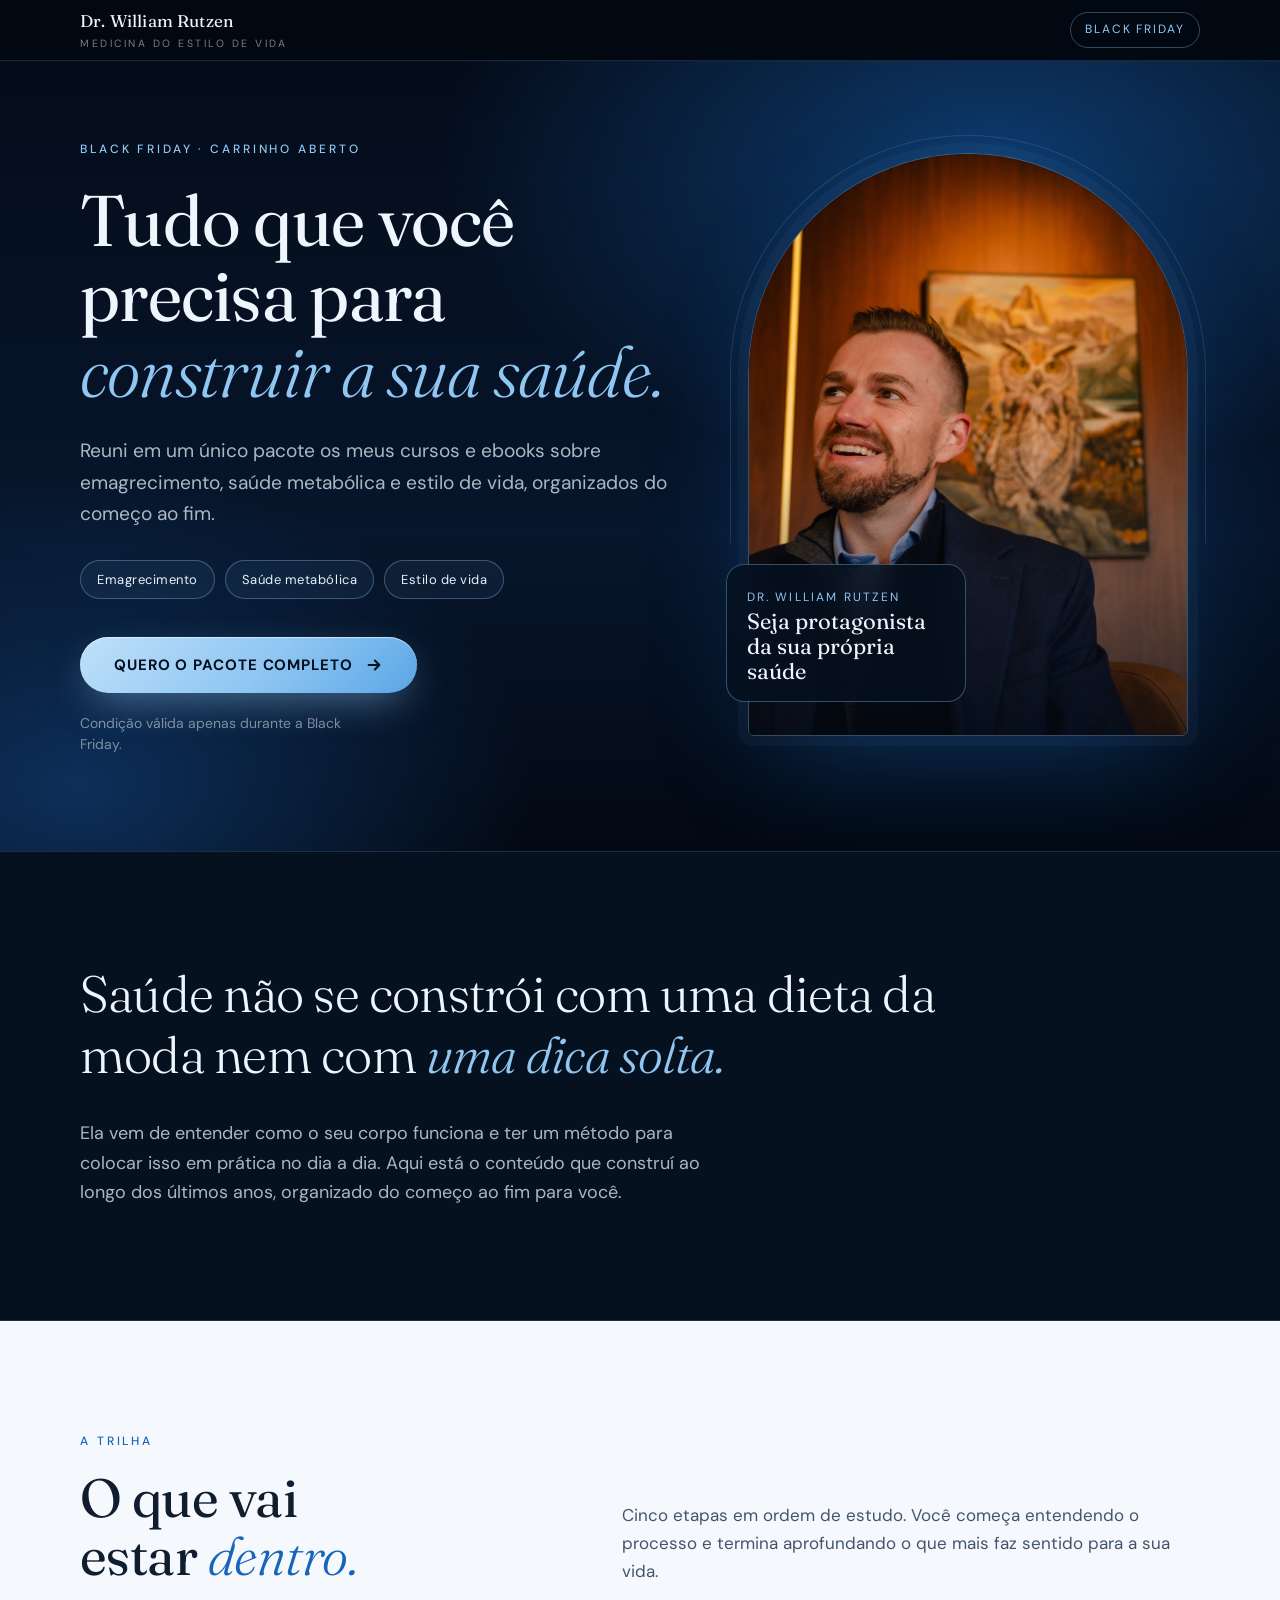
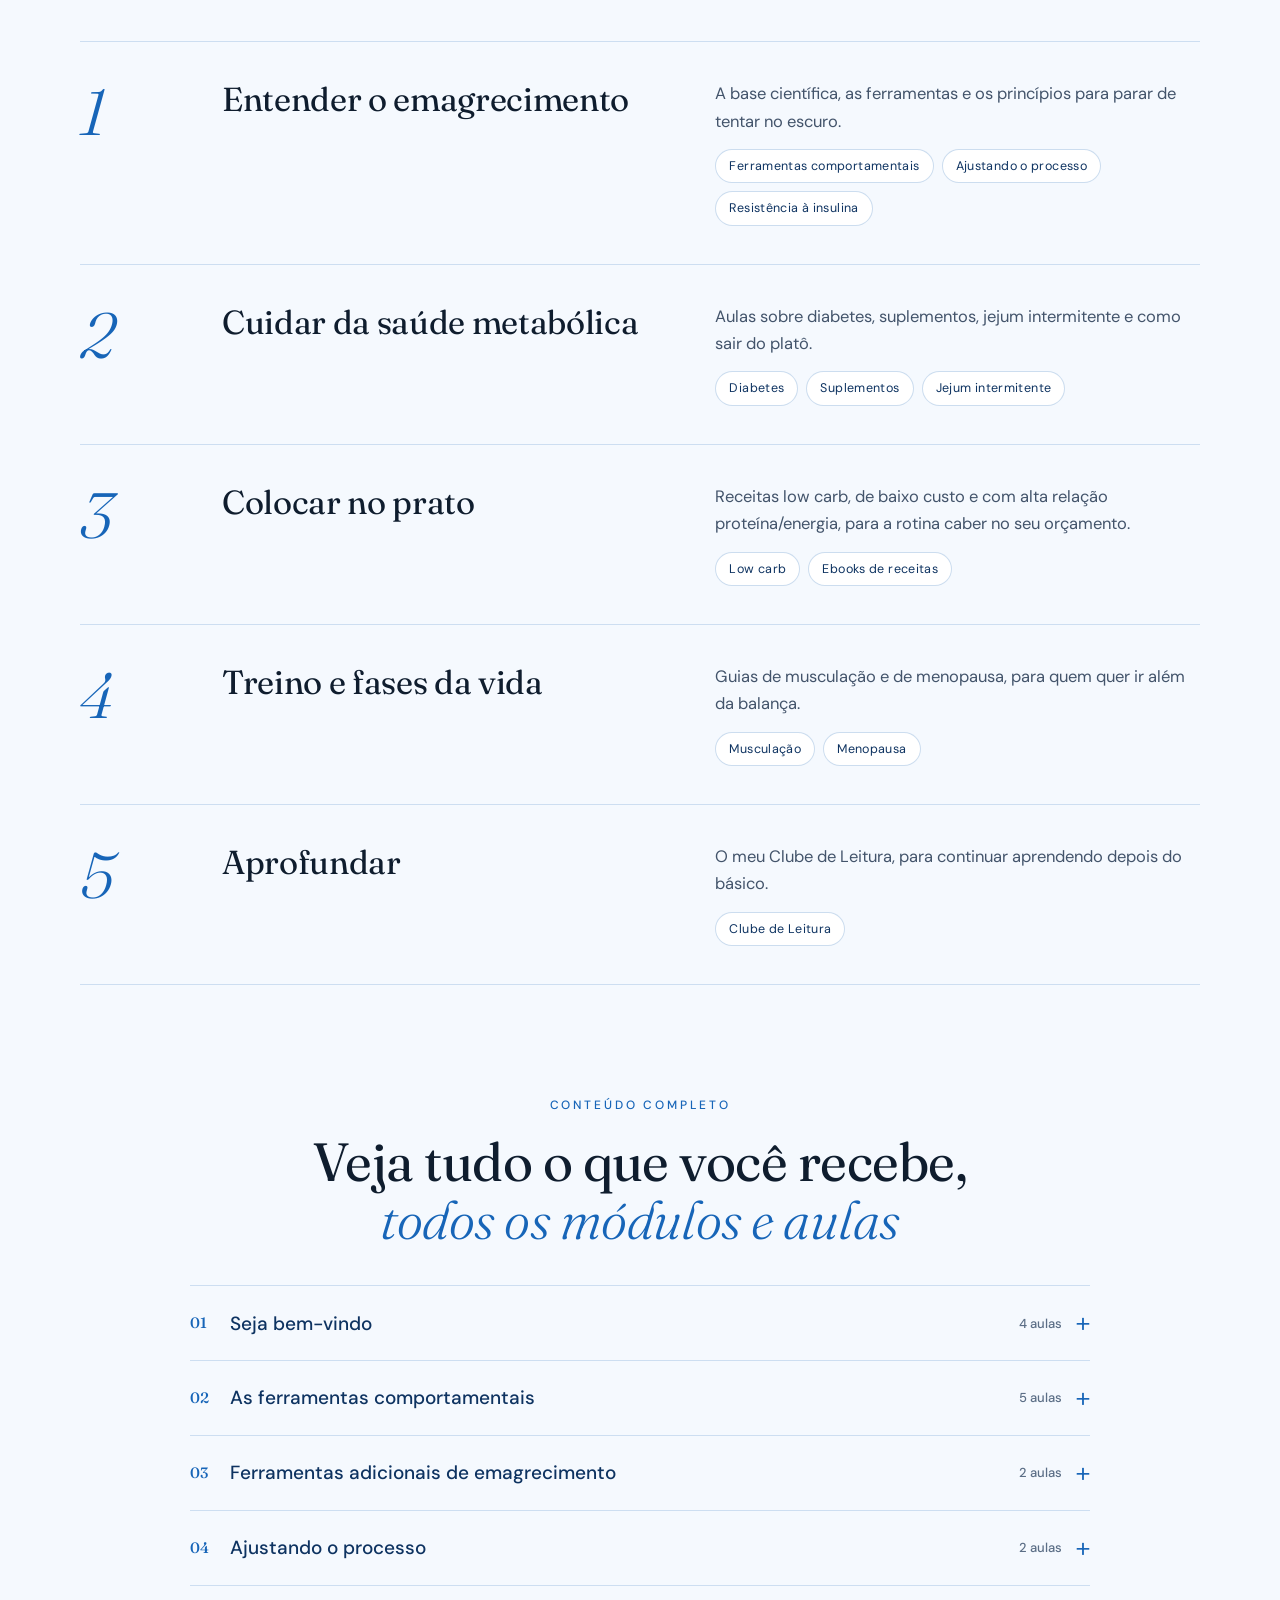
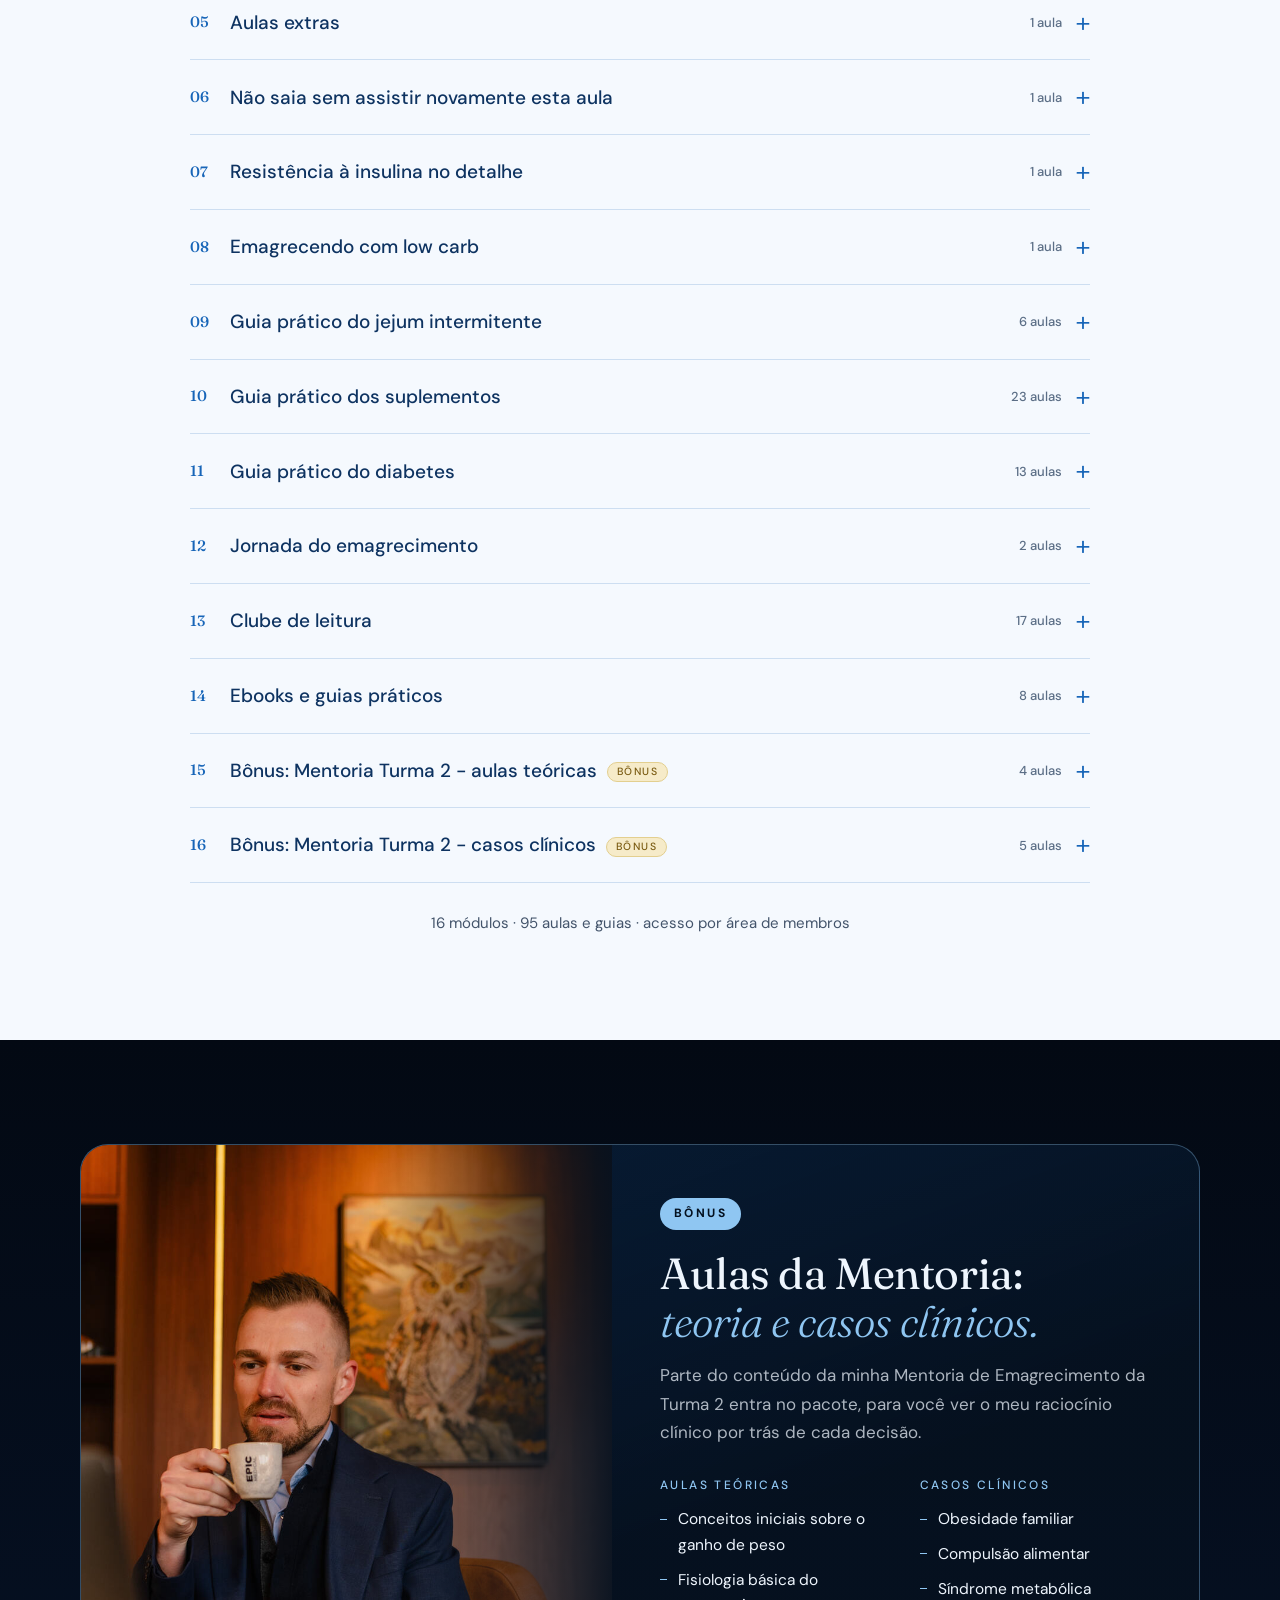
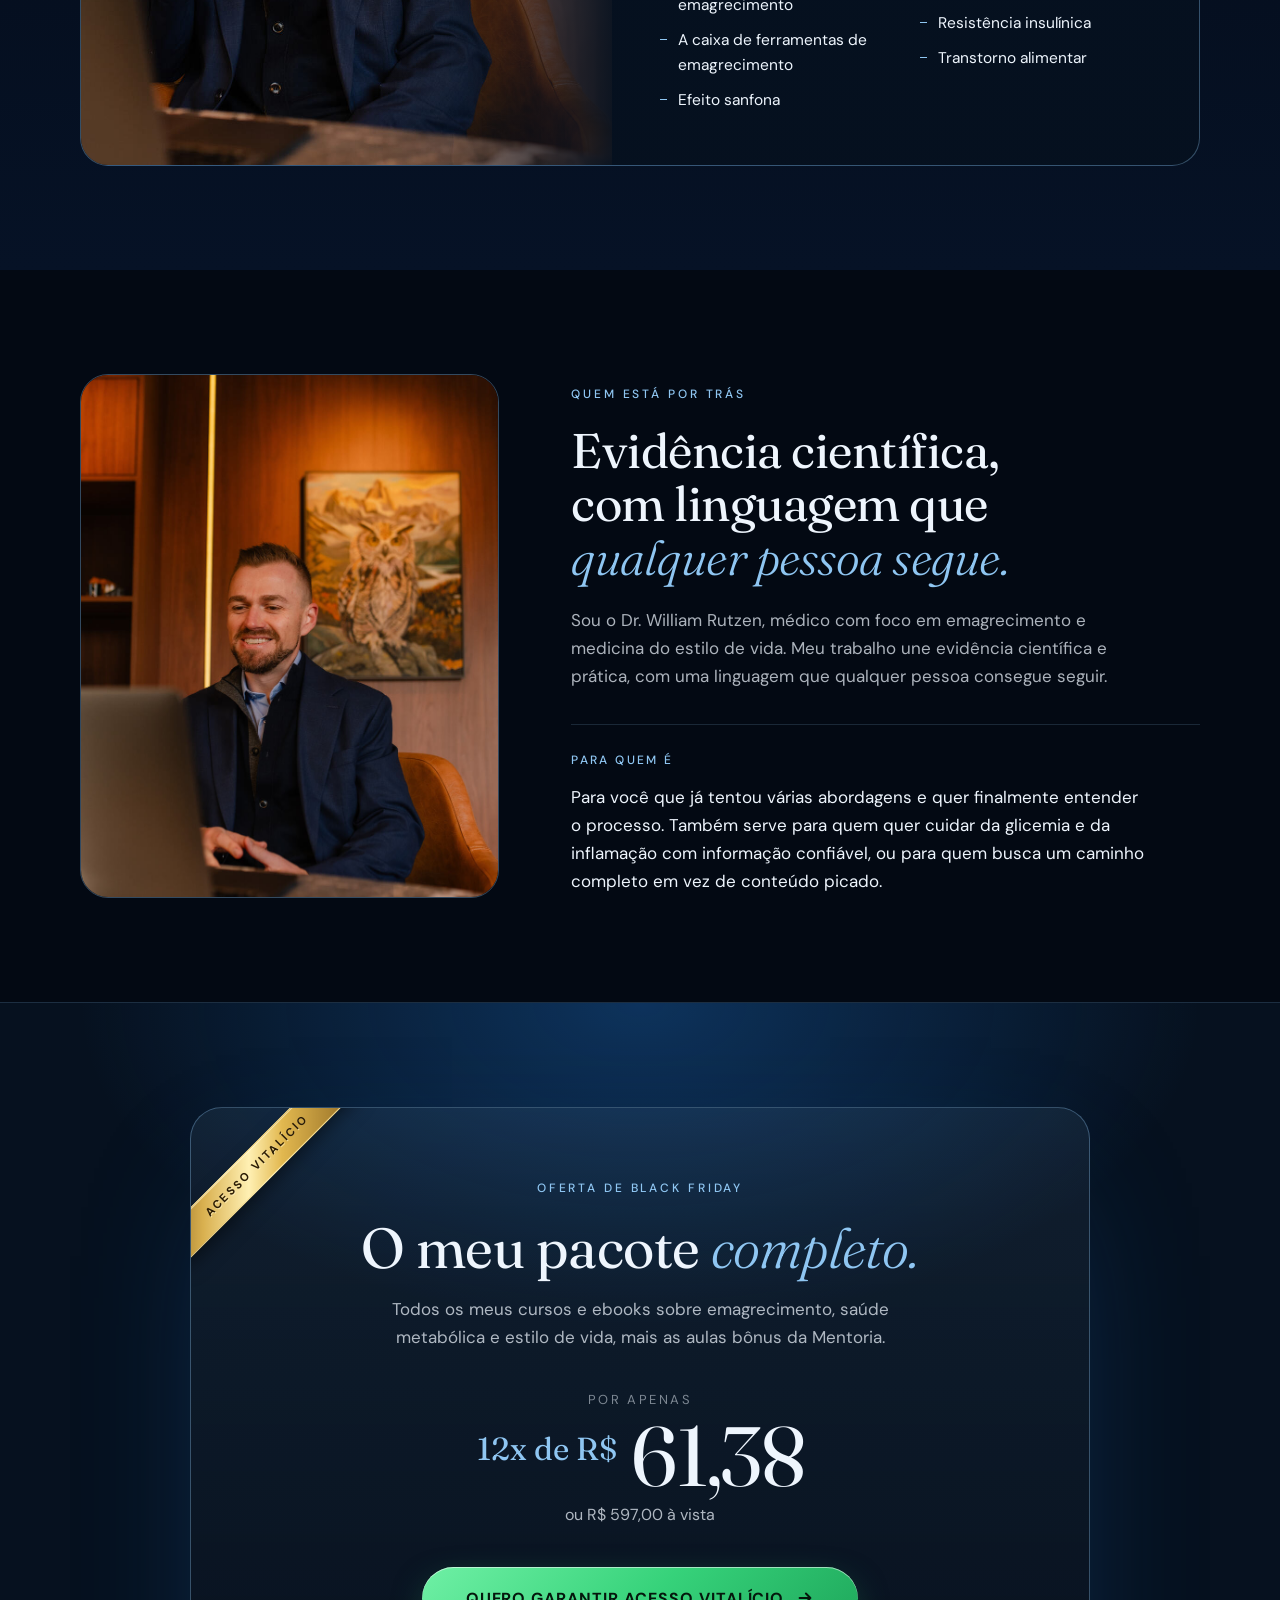
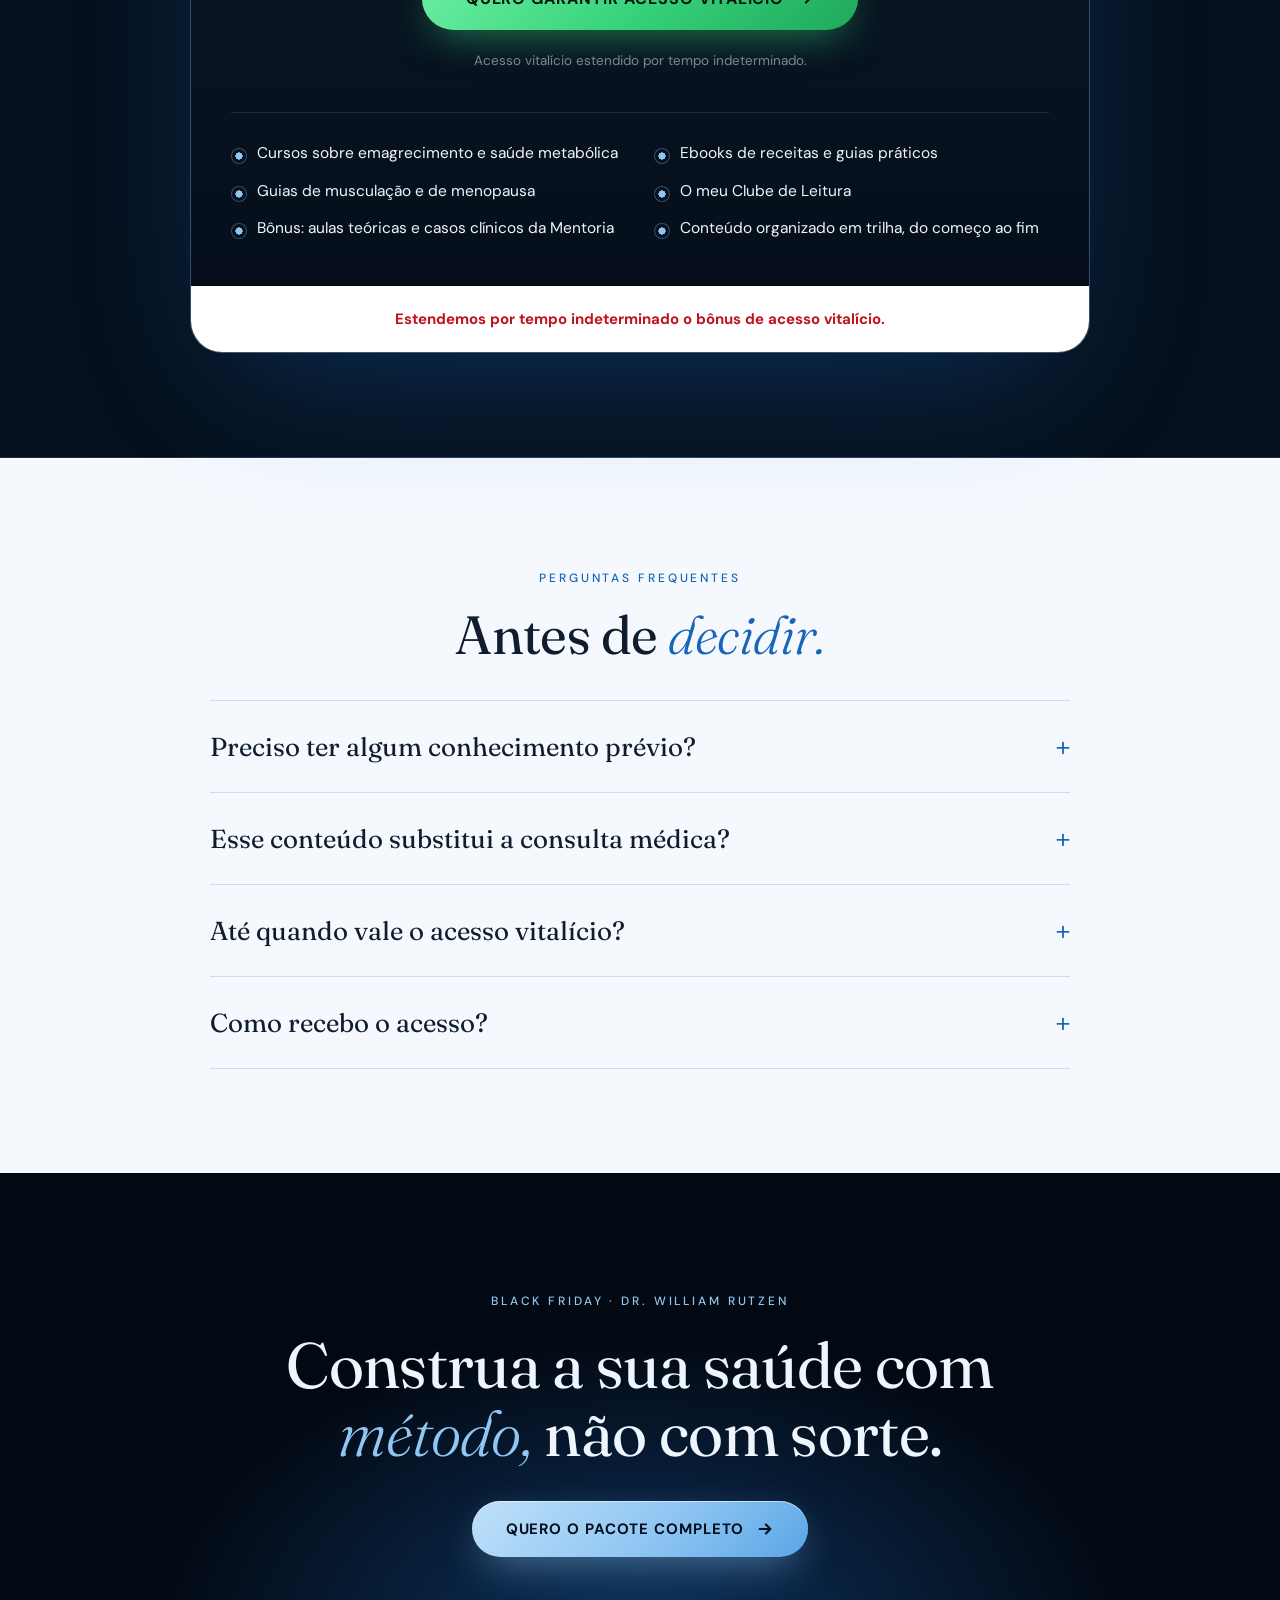
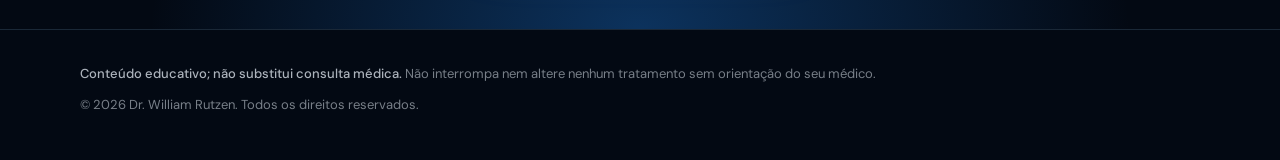
==== commit 777853e0: "Acesso vitalício estendido Co-Authored-By: Claude Opus 5.5 <noreply@anthropic.com>" ====
--- a/blackfriday/oferta/index.html
+++ b/blackfriday/oferta/index.html
@@ -413,14 +413,6 @@
       <span class="eyebrow">Oferta de Black Friday</span>
       <h2>O meu pacote <em>completo.</em></h2>
       <p class="sub">Todos os meus cursos e ebooks sobre emagrecimento, saúde metabólica e estilo de vida, mais as aulas bônus da Mentoria.</p>
-      <div class="timer" id="timer" role="timer" aria-live="off">
-        <span class="timer-label" id="timer-label">O acesso vitalício acaba em:</span>
-        <div class="timer-grid">
-          <div class="tbox"><b id="t-h">00</b><i>Horas</i></div>
-          <div class="tbox"><b id="t-m">00</b><i>Min</i></div>
-          <div class="tbox"><b id="t-s">00</b><i>Seg</i></div>
-        </div>
-      </div>
       <div class="price" id="price">
         <span class="from" id="price-from">Por apenas</span>
         <span class="big" id="price-big"><small>12x de R$</small> 61,38</span>
@@ -429,7 +421,7 @@
       <a class="btn btn-buy" id="buy" href="#oferta" data-checkout>Quero garantir acesso vitalício
         <svg viewBox="0 0 20 20" fill="none" stroke="currentColor" stroke-width="2.2" stroke-linecap="round" stroke-linejoin="round" aria-hidden="true" width="18" height="18"><path d="M4 10h12M11 5l5 5-5 5"/></svg>
       </a>
-      <p class="fine">Acesso vitalício válido apenas no primeiro dia da Black Friday.</p>
+      <p class="fine">Acesso vitalício estendido por tempo indeterminado.</p>
       <ul class="included">
         <li>Cursos sobre emagrecimento e saúde metabólica</li>
         <li>Ebooks de receitas e guias práticos</li>
@@ -438,7 +430,7 @@
         <li>Bônus: aulas teóricas e casos clínicos da Mentoria</li>
         <li>Conteúdo organizado em trilha, do começo ao fim</li>
       </ul>
-      <p class="warn">O bônus de acesso vitalício é exclusivo para quem entrar no primeiro dia de Black Friday, a partir do dia 17/11 passa para um ano de acesso.</p>
+      <p class="warn">Estendemos por tempo indeterminado o bônus de acesso vitalício.</p>
     </div>
   </div>
 </section>
@@ -459,7 +451,7 @@
       </details>
       <details>
         <summary>Até quando vale o acesso vitalício?</summary>
-        <p>O acesso vitalício vale só para quem entrar no primeiro dia da Black Friday, até as 23:59 do dia 16/11. A partir do dia 17/11, o acesso passa para um ano.</p>
+        <p>Estendemos o acesso vitalício por tempo indeterminado. Quem entrar agora continua com acesso vitalício, sem prazo para terminar.</p>
       </details>
       <details>
         <summary>Como recebo o acesso?</summary>
@@ -492,18 +484,15 @@
 var OFFER={checkoutUrl:'https://payfast.greenn.com.br/8wct2wr'};
 (function(){
   var links=document.querySelectorAll('[data-checkout]');
-  if(OFFER.checkoutUrl){for(var i=0;i<links.length;i++){links[i].href=OFFER.checkoutUrl;links[i].rel='noopener';links[i].target='_blank';}}
-  /* Timer: acesso vitalício até 23:59 de 16/11/2026 (horário de Brasília) */
-  var fim=new Date('2026-11-16T23:59:59-03:00').getTime();
-  var h=document.getElementById('t-h'),m=document.getElementById('t-m'),sc=document.getElementById('t-s'),lb=document.getElementById('timer-label');
-  function p(n){return (n<10?'0':'')+n}
-  function tick(){
-    var d=fim-Date.now();
-    if(d<=0){h.textContent=m.textContent=sc.textContent='00';lb.textContent='O acesso vitalício foi encerrado';clearInterval(iv);return}
-    var t=Math.floor(d/1000);
-    h.textContent=p(Math.floor(t/3600));m.textContent=p(Math.floor(t%3600/60));sc.textContent=p(t%60);
+  if(OFFER.checkoutUrl){
+    var keep=['utm_source','utm_medium','utm_campaign','utm_content','utm_term','src','sck','fbclid'];
+    var qs={},p=new URLSearchParams(location.search),has=false;
+    keep.forEach(function(k){if(p.get(k)){qs[k]=p.get(k);has=true;}});
+    try{if(has){localStorage.setItem('bf_utm',JSON.stringify(qs));}else{var s=localStorage.getItem('bf_utm');if(s)qs=JSON.parse(s)||{};}}catch(e){}
+    var u=new URL(OFFER.checkoutUrl);
+    Object.keys(qs).forEach(function(k){u.searchParams.set(k,qs[k]);});
+    for(var i=0;i<links.length;i++){links[i].href=u.toString();links[i].rel='noopener';links[i].target='_blank';}
   }
-  var iv=setInterval(tick,1000);tick();
 })();
 </script>
 </body>
